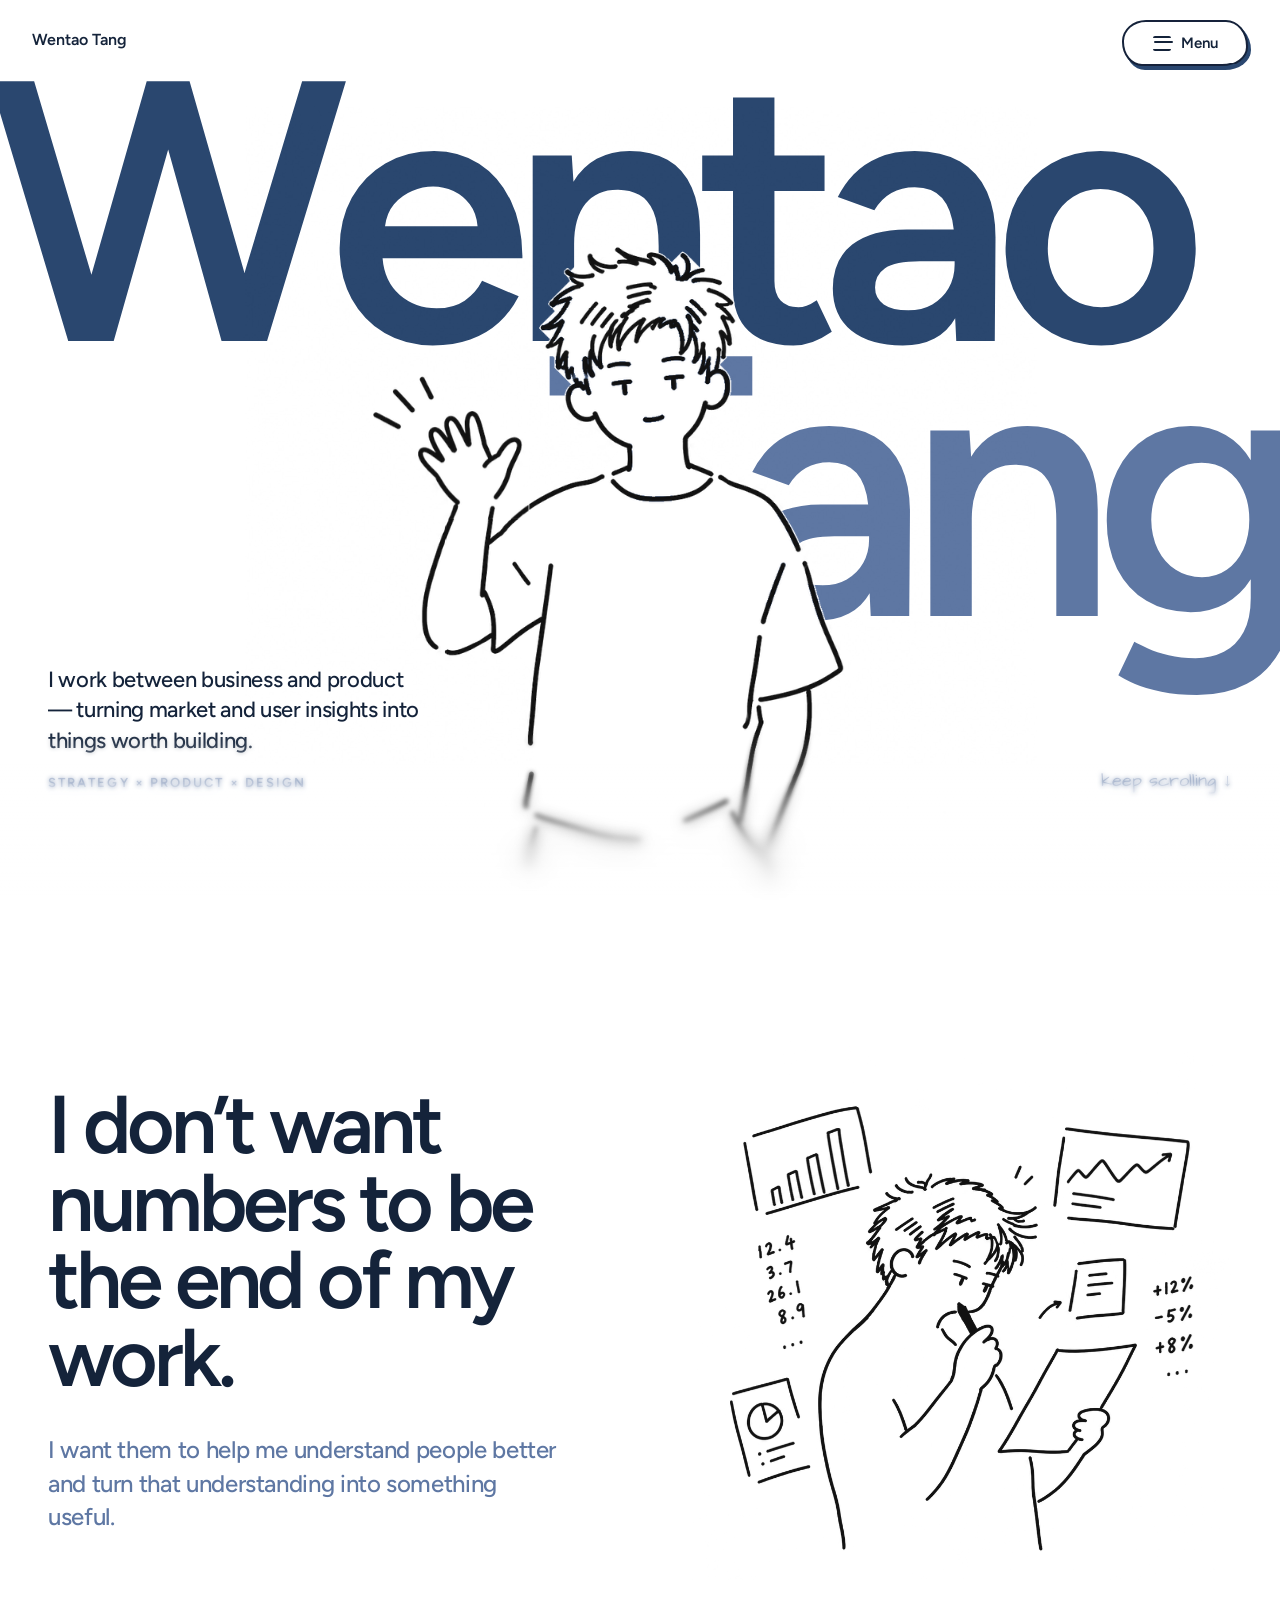
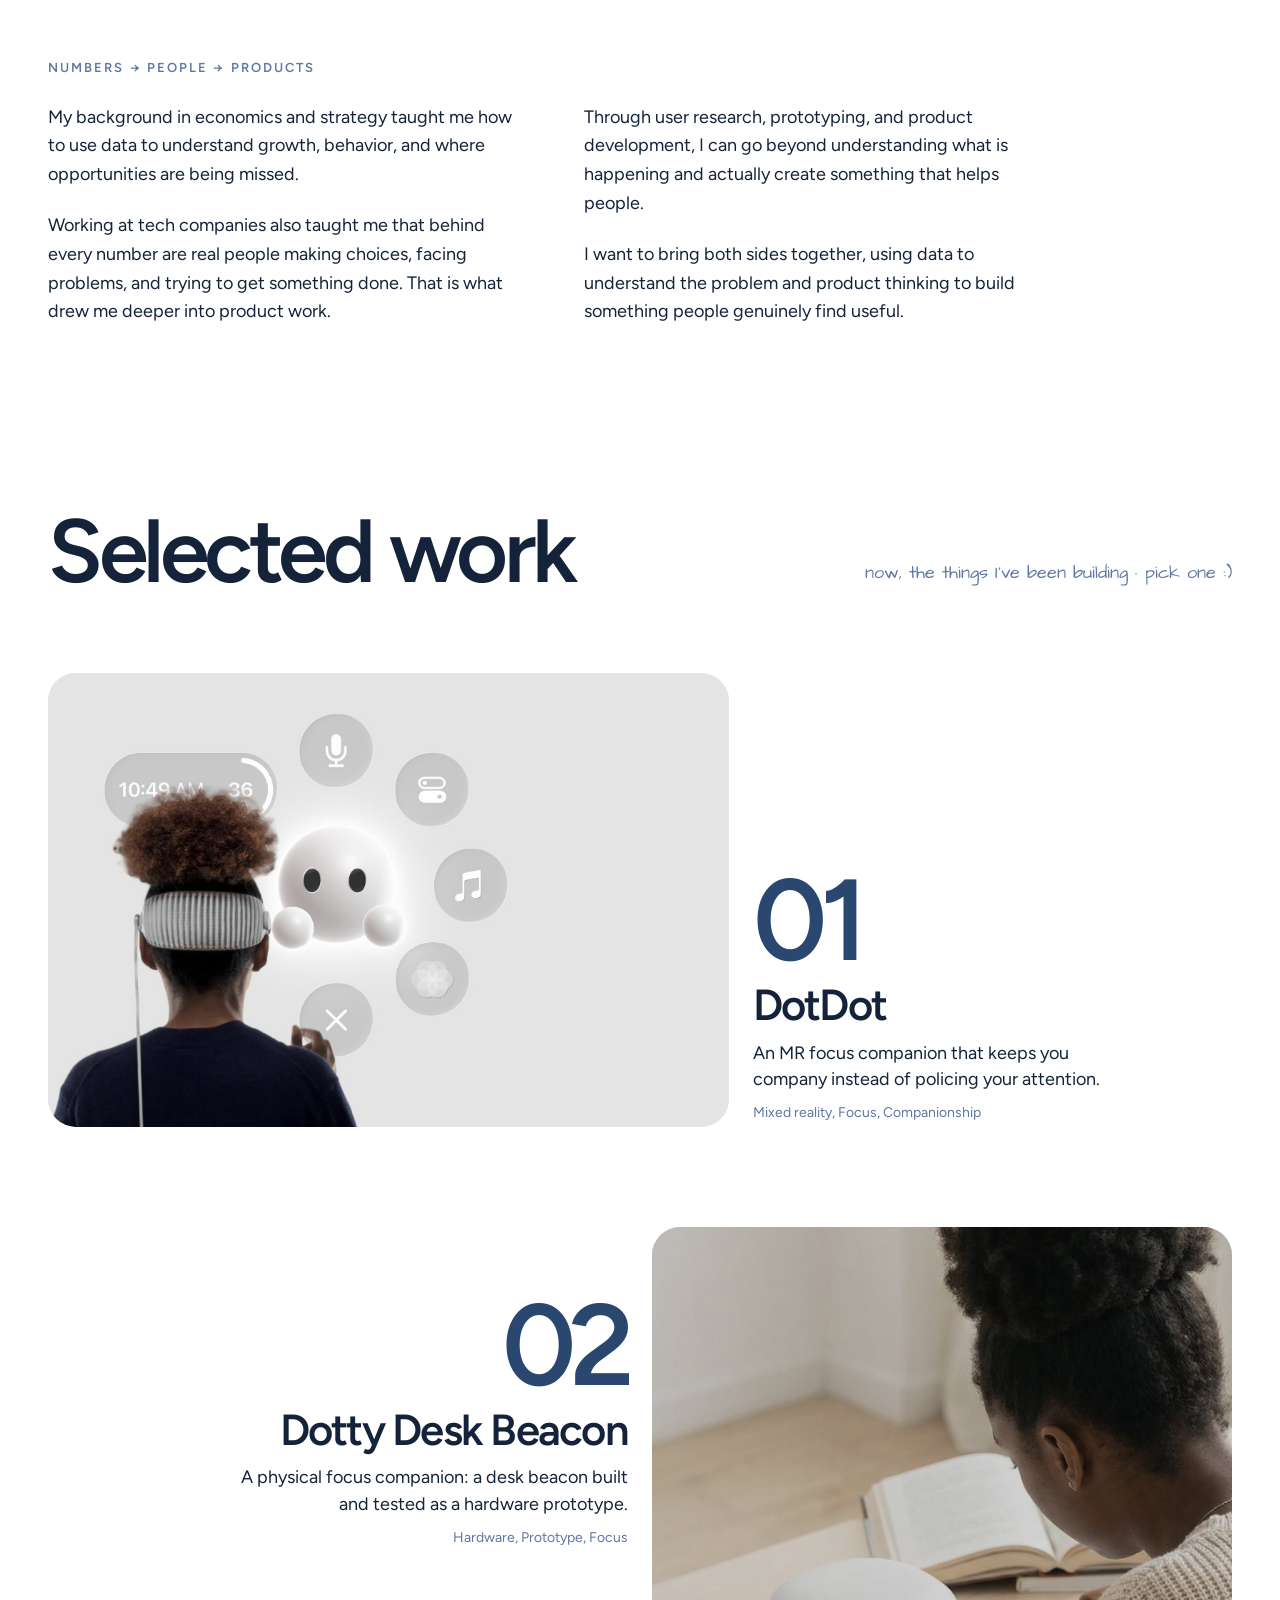
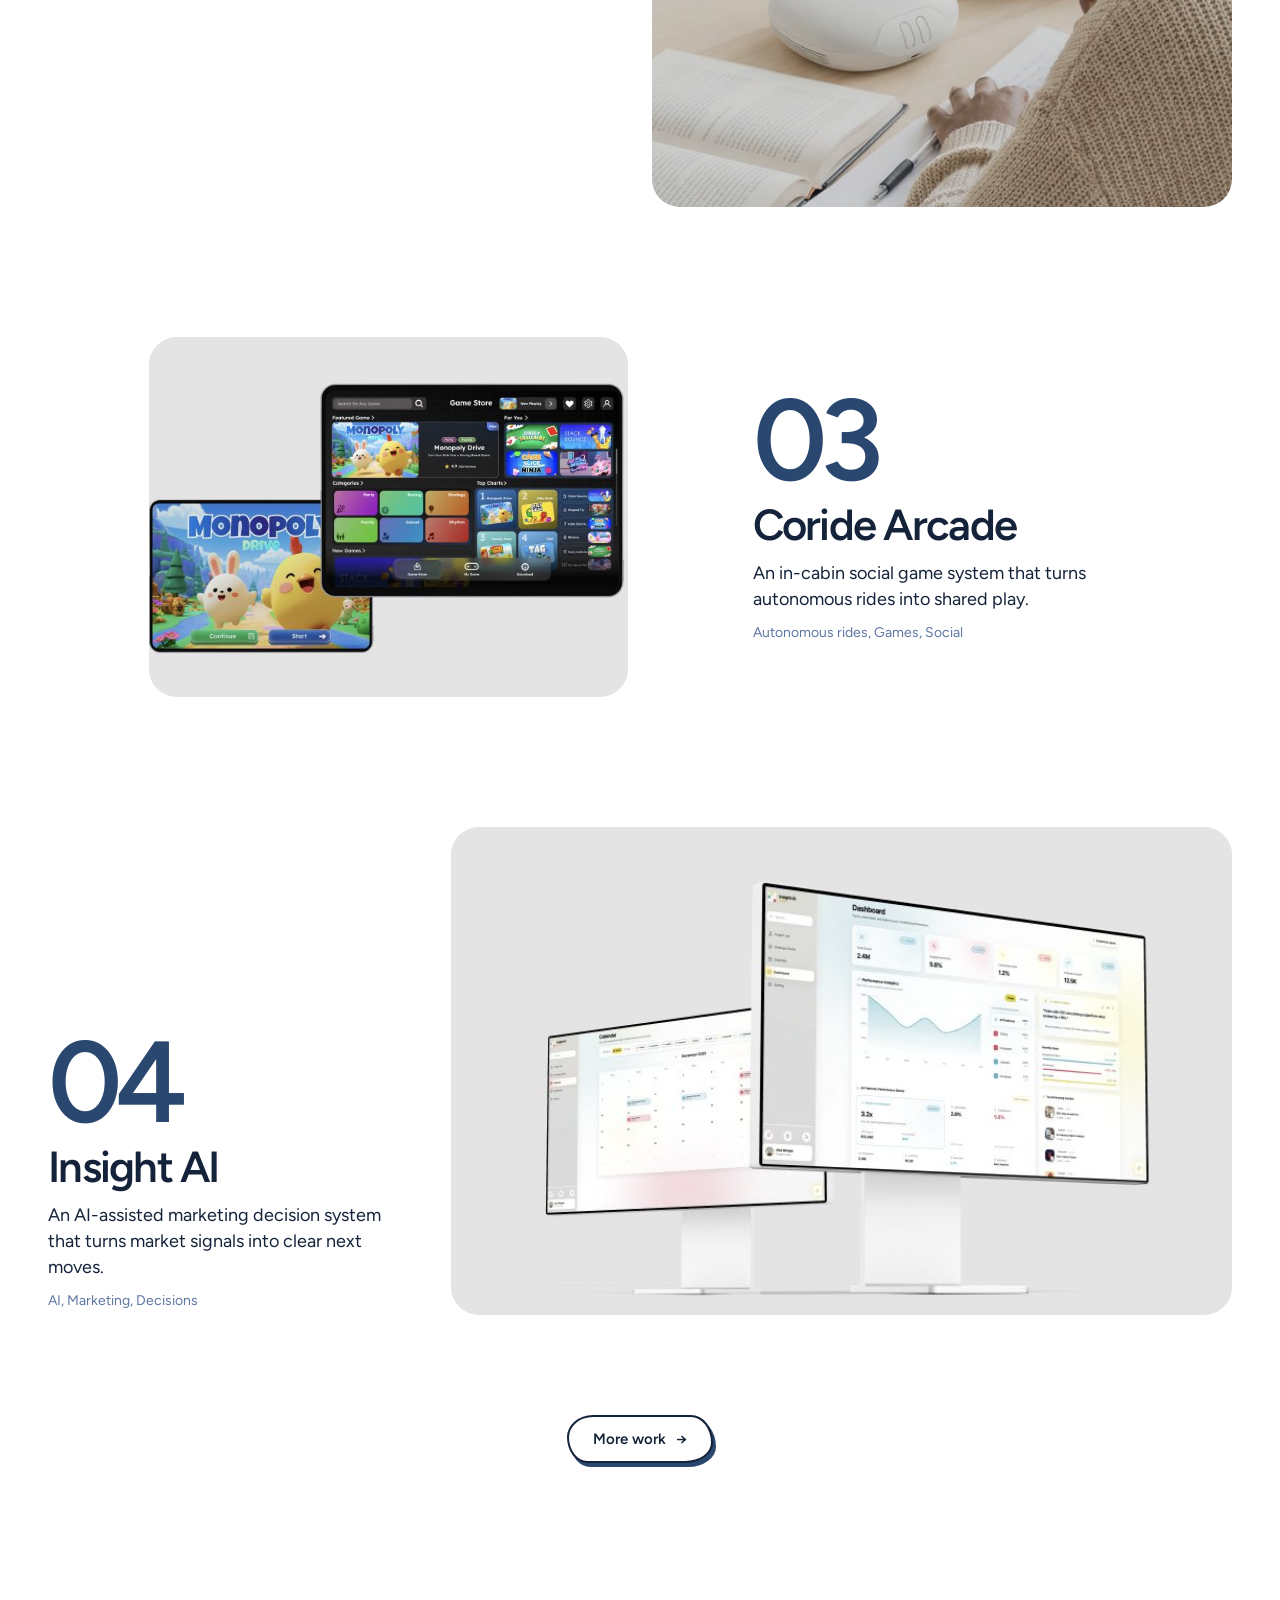
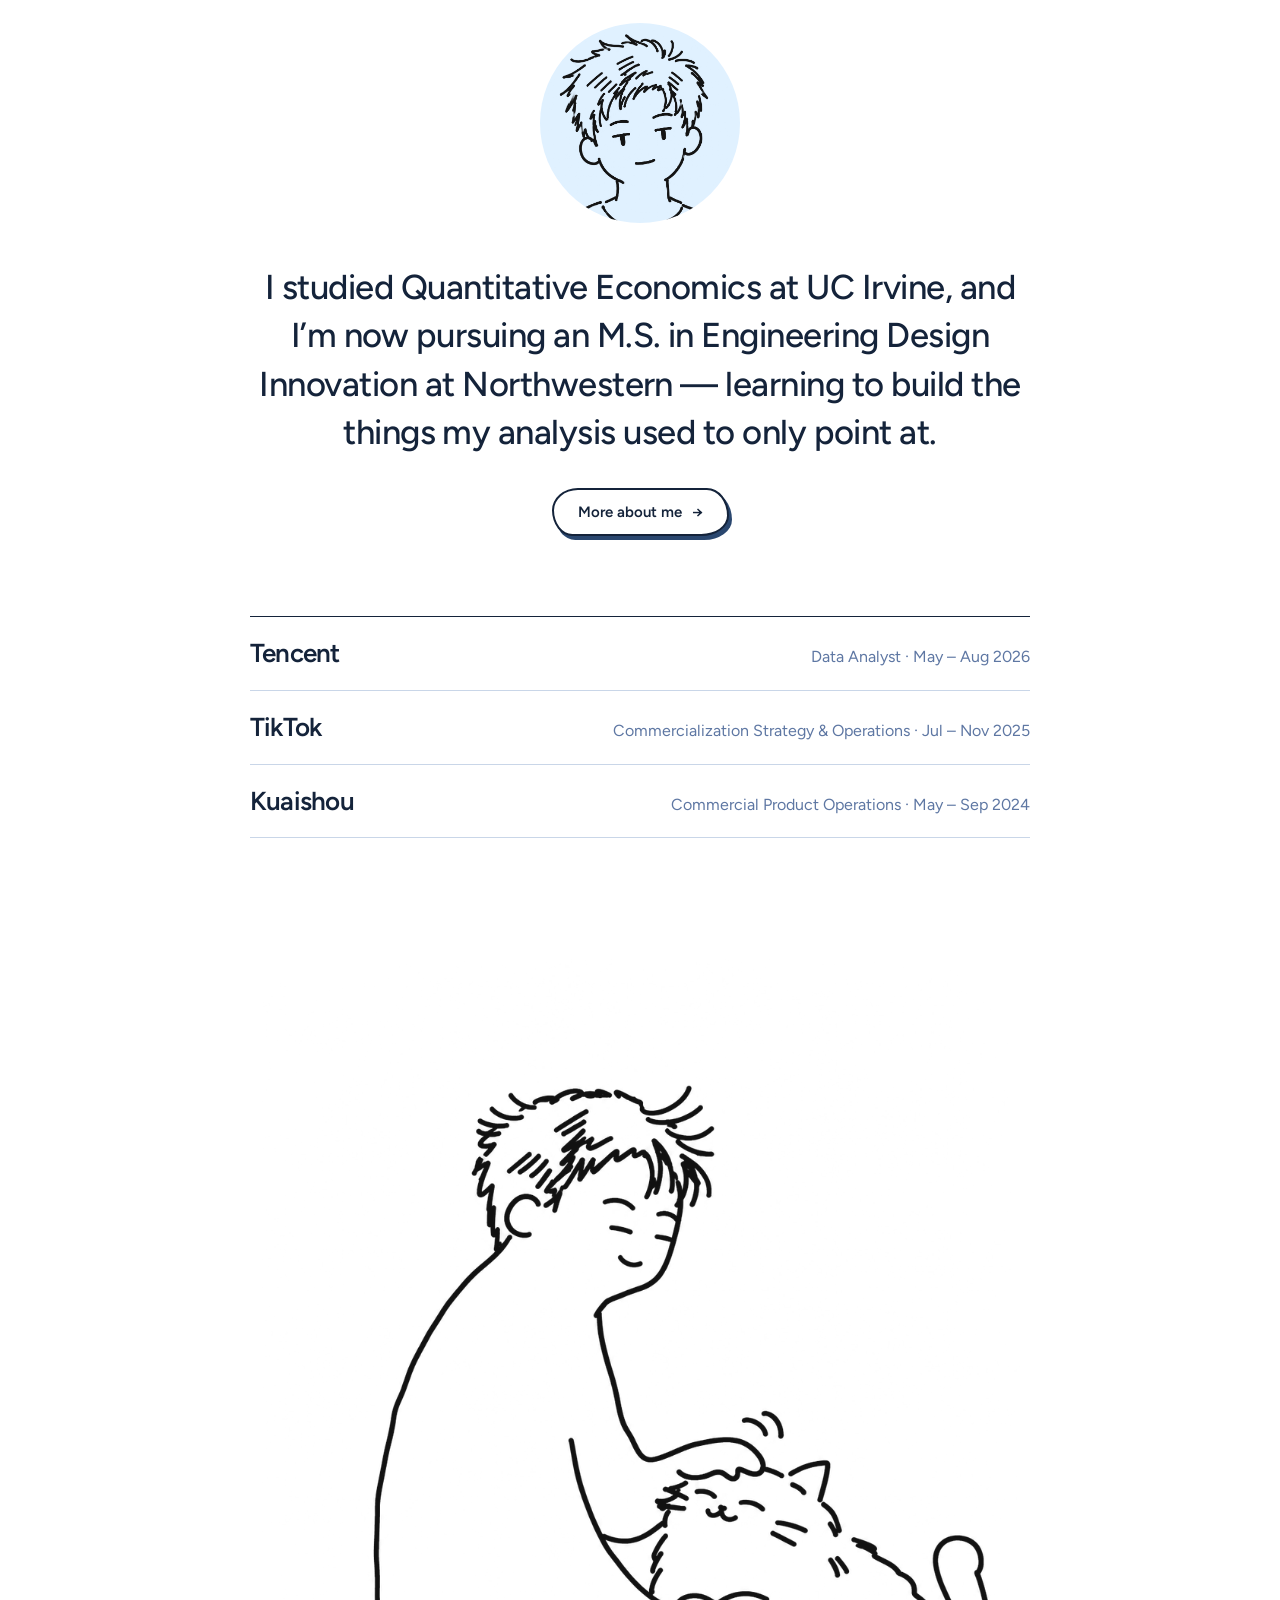
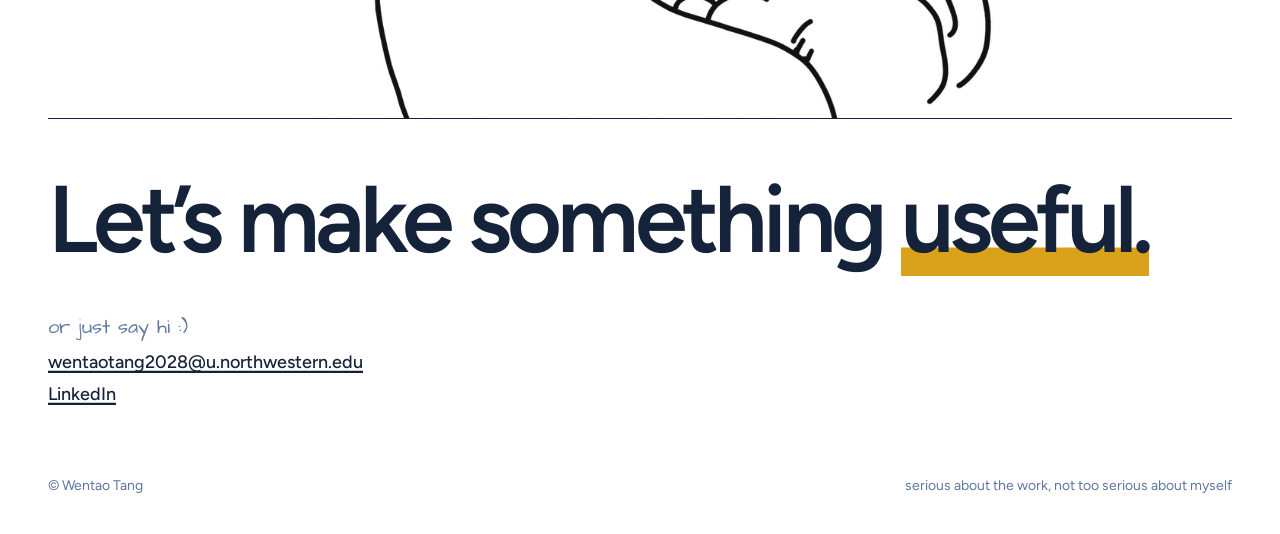
==== index.html @ 4d70dadd "Remove cat animations from covers Co-Authored-By: Claude Sonnet 5.5 <noreply@anthropic.com> Claude-S" ====
<!doctype html>
<html lang="en">
<head>
<meta charset="utf-8">
<meta name="viewport" content="width=device-width,initial-scale=1">
<title>Wentao Tang — Strategy × Product × Design</title>

<link rel="preconnect" href="https://fonts.googleapis.com">
<link href="https://fonts.googleapis.com/css2?family=Figtree:wght@400;500;600&family=Architects+Daughter&display=swap" rel="stylesheet">
<style>
body{margin:0;background:#FFFFFF}
a{color:inherit;text-decoration:none}
.note{font-family:'Architects Daughter',cursive}
.disp{font-weight:600;letter-spacing:-.06em;line-height:.88;font-size:clamp(96px,14vw,210px)}
.h2{font-weight:600;letter-spacing:-.05em;line-height:.95;font-size:clamp(56px,7vw,104px)}
.h3{font-weight:600;letter-spacing:-.03em;line-height:1.1;font-size:26px}
.lead{font-weight:500;letter-spacing:-.015em;line-height:1.4;font-size:24px}
.body{font-size:18px;line-height:1.6}
.hl{box-shadow:inset 0 -.3em 0 #DAA21B}
/* ---------- hand-drawn menu: one shape that grows from button to panel ---------- */
:root{--morph:cubic-bezier(.7,0,.2,1)}
.logo{position:absolute;top:14px;left:16px;padding:16px 16px;font-size:16px;font-weight:600;z-index:30}
.mn{position:absolute;top:20px;right:32px;z-index:20;outline:none;color:#14233A;width:126px;height:46px;transition:width .8s var(--morph),height .8s var(--morph)}
.mn:hover,.mn:focus-within{width:330px;height:478px}
.ln{position:absolute;inset:0;background:#fff;border:2.5px solid #14233A;box-sizing:border-box;border-radius:24px 22px 26px 20px / 21px 26px 20px 24px;box-shadow:3px 4px 0 #2A476F;filter:url(#boil2);transition:border-radius .8s var(--morph),box-shadow .8s var(--morph)}
.mn:hover .ln,.mn:focus-within .ln{border-radius:34px 28px 36px 26px / 28px 36px 26px 34px;box-shadow:7px 8px 0 #2A476F}
.mb{position:absolute;left:0;top:0;width:100%;height:46px;display:flex;align-items:center;justify-content:center;gap:10px;font-size:15px;font-weight:600;cursor:pointer;transition:opacity .25s ease .1s}
.mb i{width:18px;height:11px;border-top:2px solid #14233A;border-bottom:2px solid #14233A;position:relative;border-radius:2px}
.mb i:after{content:'';position:absolute;left:1px;right:-2px;top:3px;border-top:2px solid #14233A;border-radius:2px}
.mb .note{display:none}
.mn:hover .mb,.mn:focus-within .mb{opacity:0;transition:opacity .15s ease;pointer-events:none}
.in2{position:absolute;left:0;top:0;width:330px;box-sizing:border-box;padding:22px 33px 30px 26px;opacity:0;visibility:hidden;transition:opacity .2s ease,visibility 0s .2s}
.mn:hover .in2,.mn:focus-within .in2{opacity:1;visibility:visible;transition:opacity .45s ease .35s,visibility 0s .35s}
.in2 .pt,.in2 .mi,.in2 .pf2{opacity:0;transform:translateY(8px);transition:opacity .2s ease,transform .2s ease}
.mn:hover .in2 .pt,.mn:hover .in2 .mi,.mn:hover .in2 .pf2,.mn:focus-within .in2 .pt,.mn:focus-within .in2 .mi,.mn:focus-within .in2 .pf2{opacity:1;transform:none;transition:opacity .6s var(--ease),transform .7s var(--ease)}
.mn:hover .in2 .pt,.mn:focus-within .in2 .pt{transition-delay:.35s}
.mn:hover .in2 .mi:nth-of-type(1),.mn:focus-within .in2 .mi:nth-of-type(1){transition-delay:.42s}
.mn:hover .in2 .mi:nth-of-type(2),.mn:focus-within .in2 .mi:nth-of-type(2){transition-delay:.48s}
.mn:hover .in2 .mi:nth-of-type(3),.mn:focus-within .in2 .mi:nth-of-type(3){transition-delay:.54s}
.mn:hover .in2 .mi:nth-of-type(4),.mn:focus-within .in2 .mi:nth-of-type(4){transition-delay:.6s}
.mn:hover .in2 .pf2,.mn:focus-within .in2 .pf2{transition-delay:.68s}
.pt{font-size:16px;color:#5E77A3;margin-bottom:6px}
.mi{display:flex;align-items:center;gap:14px;padding:13px 0;border-top:1.5px dashed #C9D6E8;color:#14233A}
.mn1{width:30px;font-size:16px;color:#5E77A3}
.mn2{flex:0 1 auto;font-size:30px;font-weight:600;letter-spacing:-.04em;line-height:1;padding-bottom:3px;background:linear-gradient(#DAA21B,#DAA21B) 0 100%/0 3px no-repeat;transition:background-size .6s var(--ease)}
.mi:hover .mn2,.mi.on .mn2{background-size:100% 3px}
.chip{display:inline-flex;align-items:center;justify-content:center;min-width:34px;height:34px;padding:0 4px;box-sizing:border-box;font-size:15px;font-weight:600;border:2px solid #14233A;border-radius:55% 45% 52% 48% / 48% 54% 46% 52%;background:#fff;transition:background .5s var(--ease)}
.mi .chip{margin-left:auto;visibility:hidden}
.mi:hover .chip,.mi.on .chip{visibility:visible;background:#E0F1FF}
.pf2{border-top:1.5px dashed #C9D6E8;padding-top:16px;display:flex;flex-direction:column;gap:12px}
.mailc{font-size:14px;font-weight:500;box-shadow:inset 0 -1px 0 #14233A;align-self:flex-start}
.soc{display:flex;gap:10px}
.soc .chip:hover{background:#DAA21B}
.cp{font-size:13px;color:#5E77A3}
@media (prefers-reduced-motion:reduce){.mn,.ln,.in2,.in2 *{transition:none!important}}

/* ---------- illustrations: quiet idle, distinct hover ---------- */
:root{--ease:cubic-bezier(.22,.61,.36,1)}
.art{position:relative;cursor:default}
.art img{position:absolute;display:block;-webkit-user-drag:none;user-select:none}
.art .base{inset:0;width:100%;height:100%;transform-origin:50% 100%;animation:breathe 9s ease-in-out infinite}
@keyframes breathe{0%,100%{transform:scale(1,1)}50%{transform:scale(1.002,1.005)}}
.L{will-change:transform,opacity}
.L.sway{transform-origin:50% 0;animation:swayL 8s ease-in-out infinite}
@keyframes swayL{0%,100%{transform:rotate(-.8deg)}50%{transform:rotate(.8deg)}}
.L.blink{transform-origin:50% 50%;animation:sparkL 6s ease-in-out infinite}
@keyframes sparkL{0%,60%,100%{opacity:1}74%,86%{opacity:.15}}
.L.heart{transform-origin:50% 100%;opacity:0;animation:heartL 7s var(--ease) infinite}
@keyframes heartL{0%{opacity:0;transform:translateY(8px)}18%{opacity:1}45%,100%{opacity:0;transform:translateY(-22px)}}
.L.float{animation:floatL 9s ease-in-out infinite}
.L.float.b{animation-delay:-3s}.L.float.c{animation-delay:-6s}
@keyframes floatL{0%,100%{transform:translateY(0)}50%{transform:translateY(-4px)}}
.L.z{transform-origin:0 100%;animation:zL 8s var(--ease) infinite}
.L.z2{animation-delay:-2.7s}.L.z3{animation-delay:-5.4s}
@keyframes zL{0%{opacity:0;transform:translate(0,8px)}25%{opacity:1}70%,100%{opacity:0;transform:translate(12px,-20px)}}
.L.pulse{transform-origin:50% 50%;animation:pulseL 8s ease-in-out infinite}
@keyframes pulseL{0%,100%{transform:scale(1)}50%{transform:scale(1.04)}}
.L.hand{animation:handL 7s var(--ease) infinite}
@keyframes handL{0%,55%,100%{transform:rotate(0)}65%{transform:rotate(-7deg)}75%{transform:rotate(3deg)}85%{transform:rotate(-4deg)}}
.L.brush{animation:brushL 8s ease-in-out infinite}
@keyframes brushL{0%,100%{transform:rotate(-1deg)}50%{transform:rotate(1.2deg)}}
.tilt{transform-origin:50% 100%;animation:tiltL 10s ease-in-out infinite}
@keyframes tiltL{0%,100%{transform:rotate(-.6deg)}50%{transform:rotate(.6deg)}}

/* hover: each character answers differently */
/* wave -- leans in and waves properly */
.k-wave:hover .base{animation:waveLean 2.4s ease-in-out infinite}
@keyframes waveLean{0%,100%{transform:rotate(0)}50%{transform:rotate(-.9deg)}}
.k-wave:hover .L.hand{animation:waveHi 1.5s ease-in-out infinite;transform-origin:50% 100%}
@keyframes waveHi{0%,100%{transform:rotate(2deg)}30%{transform:rotate(-14deg)}60%{transform:rotate(6deg)}80%{transform:rotate(-8deg)}}
.k-wave:hover .L.blink{animation-duration:1.4s}
/* charts -- the pieces drift apart, like a layout being arranged */
.k-charts .L{transition:transform 1s var(--ease)}
.k-charts:hover .L.float{animation-play-state:paused}
.k-charts:hover .n-bar{transform:translate(-14px,-10px)}
.k-charts:hover .n-line{transform:translate(12px,-12px)}
.k-charts:hover .n-doc{transform:translate(10px,10px)}
.k-charts:hover .n-pie{transform:translate(-12px,12px) rotate(8deg)}
.k-charts:hover .n-numl{transform:translate(-18px,0)}
.k-charts:hover .n-numr{transform:translate(18px,-4px)}
/* cat -- hearts rise, a small nod */
.k-cat:hover .L.heart{animation:heartHi 2.6s var(--ease) infinite}
@keyframes heartHi{0%{opacity:0;transform:translateY(8px) scale(.96)}25%{opacity:1}100%{opacity:0;transform:translateY(-34px) scale(1.06)}}
.k-cat:hover .base{animation:nod 2.6s ease-in-out infinite}
@keyframes nod{0%,100%{transform:scale(1)}50%{transform:scale(1.004,.992)}}
/* easel -- the brush paints, the sun warms */
.k-easel:hover .L.brush{animation:paint 1.8s ease-in-out infinite}
@keyframes paint{0%,100%{transform:rotate(-4deg) translate(-3px,2px)}50%{transform:rotate(5deg) translate(4px,-3px)}}
.k-easel:hover .L.pulse{animation:glow 2.4s ease-in-out infinite}
@keyframes glow{0%,100%{transform:scale(1) rotate(0)}50%{transform:scale(1.1) rotate(8deg)}}
/* sleep -- deeper breath, the Zs drift up faster */
.k-sleep:hover .base{animation:deep 3.6s ease-in-out infinite}
@keyframes deep{0%,100%{transform:scale(1)}50%{transform:scale(1.004,1.014)}}
.k-sleep:hover .L.z{animation-duration:3.4s}
/* typing -- keys busy, notes flutter */
.k-typing:hover .L.sway{animation:flutter 1.6s ease-in-out infinite}
@keyframes flutter{0%,100%{transform:rotate(-2deg)}50%{transform:rotate(2.2deg)}}
.k-typing:hover .base{animation:type 1.1s ease-in-out infinite;transform-origin:50% 100%}
@keyframes type{0%,100%{transform:translateY(0)}50%{transform:translateY(1.5px)}}
.k-typing:hover .L.blink{animation-duration:1.2s}
/* head -- turns to look at you */
.k-head .base{transition:transform .9s var(--ease)}
.k-head:hover .base{animation:none;transform:rotate(-3deg) translateY(-6px)}

/* ---------- motion for the page: slow, editorial ---------- */
.in{opacity:0;animation:inUp 1.3s var(--ease) both}
.d1{animation-delay:.1s}.d2{animation-delay:.3s}.d3{animation-delay:.1s}.d4{animation-delay:.5s}
@keyframes inUp{from{opacity:0;transform:translateY(18px)}to{opacity:1;transform:none}}
@supports (animation-timeline:view()){
.rv{animation:rvIn linear both;animation-timeline:view();animation-range:entry 0% entry 35%}
@keyframes rvIn{from{opacity:0;transform:translateY(22px)}to{opacity:1;transform:none}}
}
a.u,.lk,.hl{transition:box-shadow .5s var(--ease)}
.pj{display:block}
.pj .ph,.wk .ph{position:relative;aspect-ratio:4/3;border-radius:28px;overflow:hidden;background:#E0F1FF}
.pj .ph img,.wk .ph img{position:absolute;inset:0;width:100%;height:100%;object-fit:cover;transition:transform 1.4s cubic-bezier(.22,.61,.36,1)}
.pj:hover .ph img,.wk:hover .ph img{transform:scale(1.025)}
.scroller{display:flex;gap:24px;overflow-x:auto;padding:0 48px 24px;scroll-snap-type:x mandatory;scrollbar-width:thin;scrollbar-color:#14233A transparent}
.scroller .pj{flex:0 0 min(680px,78vw);scroll-snap-align:start}
.pf{position:relative;width:300px;height:380px;border-radius:36px;background:#DAA21B;overflow:hidden}
.pf img{position:absolute;inset:0;width:100%;height:100%;object-fit:contain;transition:opacity .5s ease}
.pf .b{opacity:0;background:#E0F1FF}
.pf:hover .b{opacity:1}
.pf:hover .a{opacity:0}
.ft a.u{box-shadow:inset 0 -.12em 0 #14233A}
@media (prefers-reduced-motion:reduce){.art .base,.L,.in,.rv{animation:none!important;opacity:1!important}.L.heart{opacity:0!important}}
.mg{display:grid;grid-template-columns:repeat(12,minmax(0,1fr));column-gap:24px}
.mg .ph{position:relative;overflow:hidden;border-radius:28px;background:#E0F1FF}
.mg .ph img{position:absolute;inset:0;width:100%;height:100%;object-fit:cover;transition:transform 1.4s cubic-bezier(.22,.61,.36,1)}
.mg .ph:hover img{transform:scale(1.025)}
.mg .no{font-weight:600;letter-spacing:-.06em;line-height:.85;font-size:clamp(72px,9vw,140px);color:#2A476F}
.mg .nm{font-weight:600;letter-spacing:-.04em;line-height:1;font-size:clamp(32px,3.4vw,48px);margin-top:14px}

/* ---------- scroll: plain, calm reveal (fade up once into view) ---------- */
@supports (animation-timeline:view()){
.art,.mg .ph,.mg>div:not(.ph),.wk,.rd,.h2.rv,.lead.rv,.pj{animation:rvIn linear both;animation-timeline:view();animation-range:entry 0% entry 30%}
.ab .art{animation:none}
.hp3{animation:inUp 1.2s var(--ease) .1s both}
.hp4{animation:inUp 1.2s var(--ease) .5s both}
.hp3 .art{animation:none}
}
@media (prefers-reduced-motion:reduce){.art,.ph,.mg>div,.wk,.rd,.h2,.lead,.hp3,.hp4{animation:none!important;opacity:1!important}}

/* ---------- name entrance: letters rise out of a mask, then spring on hover ---------- */
.chw{display:inline-block;overflow:hidden;padding:.14em .08em .3em;margin:-.14em -.08em -.3em}
.ch{display:inline-block;transition:translate .55s cubic-bezier(.34,1.56,.64,1),rotate .55s cubic-bezier(.34,1.56,.64,1),color .4s ease}


/* ---------- progressive blur fixed to the bottom of the viewport ---------- */
.vfade{position:fixed;left:0;right:0;bottom:0;height:170px;z-index:15;pointer-events:none}
.vfade i{position:absolute;inset:0}
.vfade i:nth-child(1){backdrop-filter:blur(2px);-webkit-backdrop-filter:blur(2px);-webkit-mask-image:linear-gradient(to bottom,transparent 0%,#000 40%);mask-image:linear-gradient(to bottom,transparent 0%,#000 40%)}
.vfade i:nth-child(2){backdrop-filter:blur(6px);-webkit-backdrop-filter:blur(6px);-webkit-mask-image:linear-gradient(to bottom,transparent 30%,#000 70%);mask-image:linear-gradient(to bottom,transparent 30%,#000 70%)}
.vfade i:nth-child(3){backdrop-filter:blur(14px);-webkit-backdrop-filter:blur(14px);-webkit-mask-image:linear-gradient(to bottom,transparent 55%,#000 90%);mask-image:linear-gradient(to bottom,transparent 55%,#000 90%)}
.vfade i:nth-child(4){display:none}
.vfade i:nth-child(5){background:linear-gradient(to bottom,rgba(255,255,255,0) 20%,rgba(255,255,255,.4) 65%,rgba(255,255,255,.8) 100%)}
@supports (animation-timeline:scroll()){
.vfade{animation:vfOut linear both;animation-timeline:scroll(root block);animation-range:calc(100% - 200px) 100%}
@keyframes vfOut{from{opacity:1}to{opacity:0}}
}

/* ---------- one button style for the whole site (same as Menu) ---------- */
.big{display:inline-flex;align-items:center;gap:10px;padding:13px 24px;font-size:15px;font-weight:600;color:#14233A;background:#fff;border:2px solid #14233A;border-radius:28px 24px 30px 22px / 24px 30px 22px 28px;box-shadow:3px 4px 0 #2A476F;transition:transform .5s var(--ease),box-shadow .5s var(--ease),background .5s var(--ease)}
.big:hover{transform:translate(2px,2px);box-shadow:1px 2px 0 #2A476F;background:#E0F1FF}
.big span{transition:transform .5s var(--ease)}
.big:hover span{transform:translateX(3px)}

/* hit layer: letters respond even where the character sits in front */
.hw{display:inline-block;pointer-events:auto;cursor:default;padding:.1em 0 .2em;margin:-.1em 0 -.2em}
.hit-block{pointer-events:none}
.hero:has(.hw:hover .hc[style*="--i:0"]) .ch[style*="--i:0"]{translate:0 -.05em;rotate:-4deg;color:#DAA21B}
.hero:has(.hw:hover .hc[style*="--i:1"]) .ch[style*="--i:1"]{translate:0 -.05em;rotate:-4deg;color:#DAA21B}
.hero:has(.hw:hover .hc[style*="--i:2"]) .ch[style*="--i:2"]{translate:0 -.05em;rotate:-4deg;color:#DAA21B}
.hero:has(.hw:hover .hc[style*="--i:3"]) .ch[style*="--i:3"]{translate:0 -.05em;rotate:-4deg;color:#DAA21B}
.hero:has(.hw:hover .hc[style*="--i:4"]) .ch[style*="--i:4"]{translate:0 -.05em;rotate:-4deg;color:#DAA21B}
.hero:has(.hw:hover .hc[style*="--i:5"]) .ch[style*="--i:5"]{translate:0 -.05em;rotate:-4deg;color:#DAA21B}
.hero:has(.hw:hover .hc[style*="--i:6"]) .ch[style*="--i:6"]{translate:0 -.05em;rotate:-4deg;color:#DAA21B}
.hero:has(.hw:hover .hc[style*="--i:7"]) .ch[style*="--i:7"]{translate:0 -.05em;rotate:-4deg;color:#DAA21B}
.hero:has(.hw:hover .hc[style*="--i:8"]) .ch[style*="--i:8"]{translate:0 -.05em;rotate:-4deg;color:#DAA21B}
.hero:has(.hw:hover .hc[style*="--i:9"]) .ch[style*="--i:9"]{translate:0 -.05em;rotate:-4deg;color:#DAA21B}

</style>

</head>
<body>

<div style="background:#FFFFFF;color:#14233A;font-family:'Figtree',system-ui,sans-serif;position:relative;overflow-x:clip">
<svg width="0" height="0" style="position:absolute" aria-hidden="true"><filter id="boil" x="0" y="0" width="100%" height="100%"><feTurbulence type="fractalNoise" baseFrequency="0.011" numOctaves="2" seed="1" result="n"></feTurbulence><feDisplacementMap in="SourceGraphic" in2="n" scale="2" xChannelSelector="R" yChannelSelector="G"/></filter><filter id="boil2" x="-10%" y="-10%" width="125%" height="125%"><feTurbulence type="fractalNoise" baseFrequency="0.02" numOctaves="2" seed="3" result="n"></feTurbulence><feDisplacementMap in="SourceGraphic" in2="n" scale="2" xChannelSelector="R" yChannelSelector="G"/></filter></svg>
<div class="mn" tabindex="0"><div class="ln"></div><div class="mb"><i></i>Menu<span class="note">home</span></div><div class="in2"><div class="pt note">where to? :)</div><a class="mi on" href="index.html"><span class="mn1 note">01</span><span class="mn2">Home</span><span class="chip">&#8594;</span></a><a class="mi" href="work.html"><span class="mn1 note">02</span><span class="mn2">Work</span><span class="chip">&#8594;</span></a><a class="mi" href="about.html"><span class="mn1 note">03</span><span class="mn2">About</span><span class="chip">&#8594;</span></a><a class="mi" href="#contact"><span class="mn1 note">04</span><span class="mn2">Contact</span><span class="chip">&#8594;</span></a><div class="pf2"><a class="mailc" href="mailto:wentaotang2028@u.northwestern.edu">wentaotang2028@u.northwestern.edu</a><div class="soc"><a class="chip" href="https://www.linkedin.com/in/wentaotang/">in</a><a class="chip" href="mailto:wentaotang2028@u.northwestern.edu">@</a></div><div class="cp">&copy; Wentao Tang</div></div></div></div>
<a class="logo" href="index.html">Wentao Tang</a><div class="vfade" aria-hidden="true"><i></i><i></i><i></i><i></i><i></i></div>

<!-- HERO -->
<section class="hero" style="position:relative;height:clamp(680px,100svh,1100px);overflow:hidden">
<div style="position:relative;max-width:1440px;height:100%;margin:0 auto">
<div style="position:absolute;left:-1vw;right:-1vw;top:clamp(50px,7vh,90px);z-index:1;font-size:clamp(200px,29vw,430px);line-height:.8;letter-spacing:-.07em;white-space:nowrap">
<div class="disp" aria-label="Wentao" style="font-size:inherit;line-height:inherit;color:#2A476F"><span class="chw" aria-hidden="true"><span class="ch" style="--i:0">W</span></span><span class="chw" aria-hidden="true"><span class="ch" style="--i:1">e</span></span><span class="chw" aria-hidden="true"><span class="ch" style="--i:2">n</span></span><span class="chw" aria-hidden="true"><span class="ch" style="--i:3">t</span></span><span class="chw" aria-hidden="true"><span class="ch" style="--i:4">a</span></span><span class="chw" aria-hidden="true"><span class="ch" style="--i:5">o</span></span></div>
<div class="disp" aria-label="Tang" style="font-size:inherit;line-height:inherit;color:#5E77A3;text-align:right;margin-top:-.11em"><span class="chw" aria-hidden="true"><span class="ch" style="--i:6">T</span></span><span class="chw" aria-hidden="true"><span class="ch" style="--i:7">a</span></span><span class="chw" aria-hidden="true"><span class="ch" style="--i:8">n</span></span><span class="chw" aria-hidden="true"><span class="ch" style="--i:9">g</span></span></div>
</div>
<div class="in d3 hp3" style="position:absolute;left:50%;bottom:0;width:min(62vw,900px);transform-origin:50% 100%;margin-left:calc(min(62vw,900px) / -2);z-index:2">
<div class="art k-wave " style="width:100%;aspect-ratio:1254/1254" role="img" aria-label="Line drawing of Wentao waving hello"><img class="base" src="assets/new/wave_base.png" alt=""><img class="L blink n-spark" src="assets/new/wave_spark.png" alt="" style="left:15.39%;top:33.41%;width:9.57%;height:8.13%"><img class="L hand n-hand" src="assets/new/wave_hand.png" alt="" style="left:20.57%;top:36.84%;width:15.79%;height:15.47%;transform-origin:51.5% 96.9%"></div>
</div>
<!-- hover hit-layer for the big name -->
<div style="position:absolute;left:-1vw;right:-1vw;top:clamp(50px,7vh,90px);z-index:4;pointer-events:none;font-size:clamp(200px,29vw,430px);line-height:.8;letter-spacing:-.07em;white-space:nowrap">
<div class="disp" aria-hidden="true"  style="font-size:inherit;line-height:inherit;color:transparent"><span class="hw" aria-hidden="true"><span class="hc" style="--i:0">W</span></span><span class="hw" aria-hidden="true"><span class="hc" style="--i:1">e</span></span><span class="hw" aria-hidden="true"><span class="hc" style="--i:2">n</span></span><span class="hw" aria-hidden="true"><span class="hc" style="--i:3">t</span></span><span class="hw" aria-hidden="true"><span class="hc" style="--i:4">a</span></span><span class="hw" aria-hidden="true"><span class="hc" style="--i:5">o</span></span></div>
<div class="disp" aria-hidden="true"  style="font-size:inherit;line-height:inherit;color:transparent;text-align:right;margin-top:-.11em"><span class="hw" aria-hidden="true"><span class="hc" style="--i:6">T</span></span><span class="hw" aria-hidden="true"><span class="hc" style="--i:7">a</span></span><span class="hw" aria-hidden="true"><span class="hc" style="--i:8">n</span></span><span class="hw" aria-hidden="true"><span class="hc" style="--i:9">g</span></span></div>
</div>
<div class="in d4 hp4" style="position:absolute;left:48px;bottom:110px;max-width:380px;z-index:7">
<p class="lead rv" style="margin:0;font-size:22px">I work between business and product — turning market and user insights into things worth building.</p>
<div style="margin-top:18px;font-size:13px;letter-spacing:.16em;font-weight:600;color:#5E77A3">STRATEGY × PRODUCT × DESIGN</div>
</div>
<div class="note" style="position:absolute;right:48px;bottom:110px;z-index:7;font-size:18px;line-height:1;color:#5E77A3">keep scrolling ↓</div>
</div>
</section>

<!-- POV -->
<section style="padding:140px 48px 40px">
<div style="max-width:1280px;margin:0 auto;display:grid;grid-template-columns:minmax(0,1.05fr) minmax(0,.95fr);gap:48px;align-items:center">
<div>
<h2 class="h2 rv" style="margin:0;font-size:clamp(52px,6.4vw,96px)">I don’t want numbers to be the end of my work.</h2>
<p class="lead rv" style="margin:36px 0 0;max-width:520px;color:#5E77A3">I want them to help me understand people better and turn that understanding into something useful.</p>
</div>
<div>
<div class="art k-charts " style="width:100%;aspect-ratio:1254/1254" role="img" aria-label="Line drawing of Wentao thinking over charts and numbers"><img class="base" src="assets/new/charts_base.png" alt=""><img class="L float a n-bar" src="assets/new/charts_bar.png" alt="" style="left:8.53%;top:11.72%;width:25.52%;height:21.53%"><img class="L float b n-line" src="assets/new/charts_line.png" alt="" style="left:65.87%;top:15.15%;width:27.27%;height:20.89%"><img class="L float c n-doc" src="assets/new/charts_doc.png" alt="" style="left:63.48%;top:39.39%;width:17.94%;height:13.32%"><img class="L float b n-pie" src="assets/new/charts_pie.png" alt="" style="left:6.14%;top:61.88%;width:16.19%;height:20.89%"><img class="L float a n-numl" src="assets/new/charts_numl.png" alt="" style="left:11.16%;top:35.57%;width:10.53%;height:22.25%"><img class="L float c n-numr" src="assets/new/charts_numr.png" alt="" style="left:84.61%;top:43.06%;width:8.85%;height:19.94%"><img class="L blink n-spark" src="assets/new/charts_spark.png" alt="" style="left:58.61%;top:22.65%;width:5.26%;height:5.42%"></div>
</div>
</div>
<div style="max-width:1280px;margin:80px auto 0">
<p style="margin:0 0 28px;font-size:13px;letter-spacing:.16em;font-weight:600;color:#5E77A3">NUMBERS → PEOPLE → PRODUCTS</p>
<div class="body" style="columns:2;column-gap:72px;color:#14233A;max-width:1000px">
<p style="margin:0 0 22px;break-inside:avoid">My background in economics and strategy taught me how to use data to understand growth, behavior, and where opportunities are being missed.</p>
<p style="margin:0 0 22px;break-inside:avoid">Working at tech companies also taught me that behind every number are real people making choices, facing problems, and trying to get something done. That is what drew me deeper into product work.</p>
<p style="margin:0 0 22px;break-inside:avoid">Through user research, prototyping, and product development, I can go beyond understanding what is happening and actually create something that helps people.</p>
<p style="margin:0 0 22px;break-inside:avoid">I want to bring both sides together, using data to understand the problem and product thinking to build something people genuinely find useful.</p>
</div>
</div>
</section>

<!-- SELECTED WORK: magazine -->
<section style="padding:120px 48px 140px">
<div style="max-width:1280px;margin:0 auto">
<div style="display:flex;justify-content:space-between;align-items:flex-end;flex-wrap:wrap;gap:12px">
<h2 class="h2 rv" style="margin:0">Selected work</h2>
<span class="note" style="font-size:18px;color:#5E77A3;padding-bottom:8px">now, the things I’ve been building · pick one :)</span>
</div>
<div style="display:flex;flex-direction:column;gap:130px;margin-top:80px">
<a class="mg" href="work.html" style="align-items:end">
<div class="ph" style="grid-column:1/8;grid-row:1;aspect-ratio:3/2"><img src="assets/photo-dotdot.jpg" alt="DotDot project photo"></div>
<div style="grid-column:8/13;grid-row:1;padding-bottom:6px"><div class="no">01</div><div class="nm">DotDot</div>
<div style="margin-top:12px;font-size:18px;line-height:1.45;color:#14233A;max-width:380px">An MR focus companion that keeps you company instead of policing your attention.</div>
<div style="margin-top:12px;font-size:14px;color:#5E77A3">Mixed reality, Focus, Companionship</div></div></a>
<a class="mg" href="work.html" style="align-items:start;margin-top:-30px">
<div style="grid-column:2/7;grid-row:1;padding-top:70px;text-align:right;justify-self:end;max-width:420px"><div class="no">02</div><div class="nm">Dotty Desk Beacon</div>
<div style="margin-top:12px;font-size:18px;line-height:1.45;color:#14233A">A physical focus companion: a desk beacon built and tested as a hardware prototype.</div>
<div style="margin-top:12px;font-size:14px;color:#5E77A3">Hardware, Prototype, Focus</div></div>
<div class="ph" style="grid-column:7/13;grid-row:1;aspect-ratio:1/1"><img src="assets/photo-dotty.jpg" alt="Dotty Desk Beacon project photo"></div></a>
<a class="mg" href="work.html" style="align-items:center">
<div class="ph" style="grid-column:2/7;grid-row:1;aspect-ratio:4/3"><img src="assets/photo-coride.jpg" alt="Coride Arcade project photo"></div>
<div style="grid-column:8/12;grid-row:1"><div class="no">03</div><div class="nm">Coride Arcade</div>
<div style="margin-top:12px;font-size:18px;line-height:1.45;color:#14233A">An in-cabin social game system that turns autonomous rides into shared play.</div>
<div style="margin-top:12px;font-size:14px;color:#5E77A3">Autonomous rides, Games, Social</div></div></a>
<a class="mg" href="work.html" style="align-items:end">
<div style="grid-column:1/5;grid-row:1;padding-bottom:6px"><div class="no">04</div><div class="nm">Insight AI</div>
<div style="margin-top:12px;font-size:18px;line-height:1.45;color:#14233A;max-width:360px">An AI-assisted marketing decision system that turns market signals into clear next moves.</div>
<div style="margin-top:12px;font-size:14px;color:#5E77A3">AI, Marketing, Decisions</div></div>
<div class="ph" style="grid-column:5/13;grid-row:1;aspect-ratio:16/10"><img src="assets/photo-insight.jpg" alt="Insight AI project photo"></div></a>
</div>
<div style="margin-top:100px;text-align:center"><a class="big" href="work.html">More work <span aria-hidden="true">&#8594;</span></a></div>
</div>
</section>

<!-- ABOUT TEASER -->
<section style="padding:20px 48px 120px;display:flex;flex-direction:column;align-items:center;text-align:center">
<div style="width:200px;height:200px;border-radius:50%;background:#E0F1FF;overflow:hidden;display:flex;align-items:flex-end;justify-content:center"><div style="width:92%;margin-bottom:-6%"><div class="art k-head" style="width:100%;aspect-ratio:693/777" role="img" aria-label="Line drawing portrait of Wentao"><img class="base tilt" src="assets/new/me_head.png" alt=""></div></div></div>
<p class="lead rv" style="margin:40px 0 0;max-width:780px;font-size:clamp(26px,2.7vw,38px)">I studied Quantitative Economics at UC Irvine, and I’m now pursuing an M.S. in Engineering Design Innovation at Northwestern — learning to build the things my analysis used to only point at.</p>
<a class="big" href="about.html" style="margin-top:32px">More about me <span aria-hidden="true">&#8594;</span></a>
<div style="margin-top:80px;width:100%;max-width:780px;display:flex;flex-direction:column;border-top:1px solid #14233A;text-align:left">
<div style="display:flex;justify-content:space-between;align-items:baseline;padding:22px 0;border-bottom:1px solid #C9D6E8;gap:16px;flex-wrap:wrap"><span class="h3">Tencent</span><span style="font-size:16px;color:#5E77A3">Data Analyst · May – Aug 2026</span></div>
<div style="display:flex;justify-content:space-between;align-items:baseline;padding:22px 0;border-bottom:1px solid #C9D6E8;gap:16px;flex-wrap:wrap"><span class="h3">TikTok</span><span style="font-size:16px;color:#5E77A3">Commercialization Strategy &amp; Operations · Jul – Nov 2025</span></div>
<div style="display:flex;justify-content:space-between;align-items:baseline;padding:22px 0;border-bottom:1px solid #C9D6E8;gap:16px;flex-wrap:wrap"><span class="h3">Kuaishou</span><span style="font-size:16px;color:#5E77A3">Commercial Product Operations · May – Sep 2024</span></div>
</div>
</section>

<!-- cat + footer -->
<div style="max-width:760px;margin:0 auto;padding:0 48px">
<div class="art k-cat " style="width:100%;aspect-ratio:1254/1254" role="img" aria-label="Line drawing of Wentao petting a cat"><img class="base" src="assets/new/cat_base.png" alt=""><img class="L heart n-heart" src="assets/new/cat_heart.png" alt="" style="left:79.74%;top:63.16%;width:5.90%;height:7.26%"></div>
</div>
<section id="contact" class="ft" style="border-top:1px solid #14233A;margin:0 48px;padding:56px 0 40px">
<div style="display:flex;justify-content:space-between;gap:48px;flex-wrap:wrap;align-items:flex-end">
<h2 class="h2" style="margin:0;font-size:clamp(56px,7.4vw,112px)">Let’s make something <span class="hl">useful.</span></h2>
<div style="display:flex;flex-direction:column;gap:10px;font-size:18px;font-weight:500;min-width:260px">
<span class="note" style="font-size:20px;color:#5E77A3">or just say hi :)</span>
<a class="u" href="mailto:wentaotang2028@u.northwestern.edu" style="align-self:flex-start">wentaotang2028@u.northwestern.edu</a>
<div style="display:flex;gap:20px"><a class="u" href="https://www.linkedin.com/in/wentaotang/">LinkedIn</a></div>
</div>
</div>
<div style="margin-top:72px;display:flex;justify-content:space-between;flex-wrap:wrap;gap:8px;font-size:14px;color:#5E77A3"><span>© Wentao Tang</span><span>serious about the work, not too serious about myself</span></div>
</section>
</div>

</body>
</html>
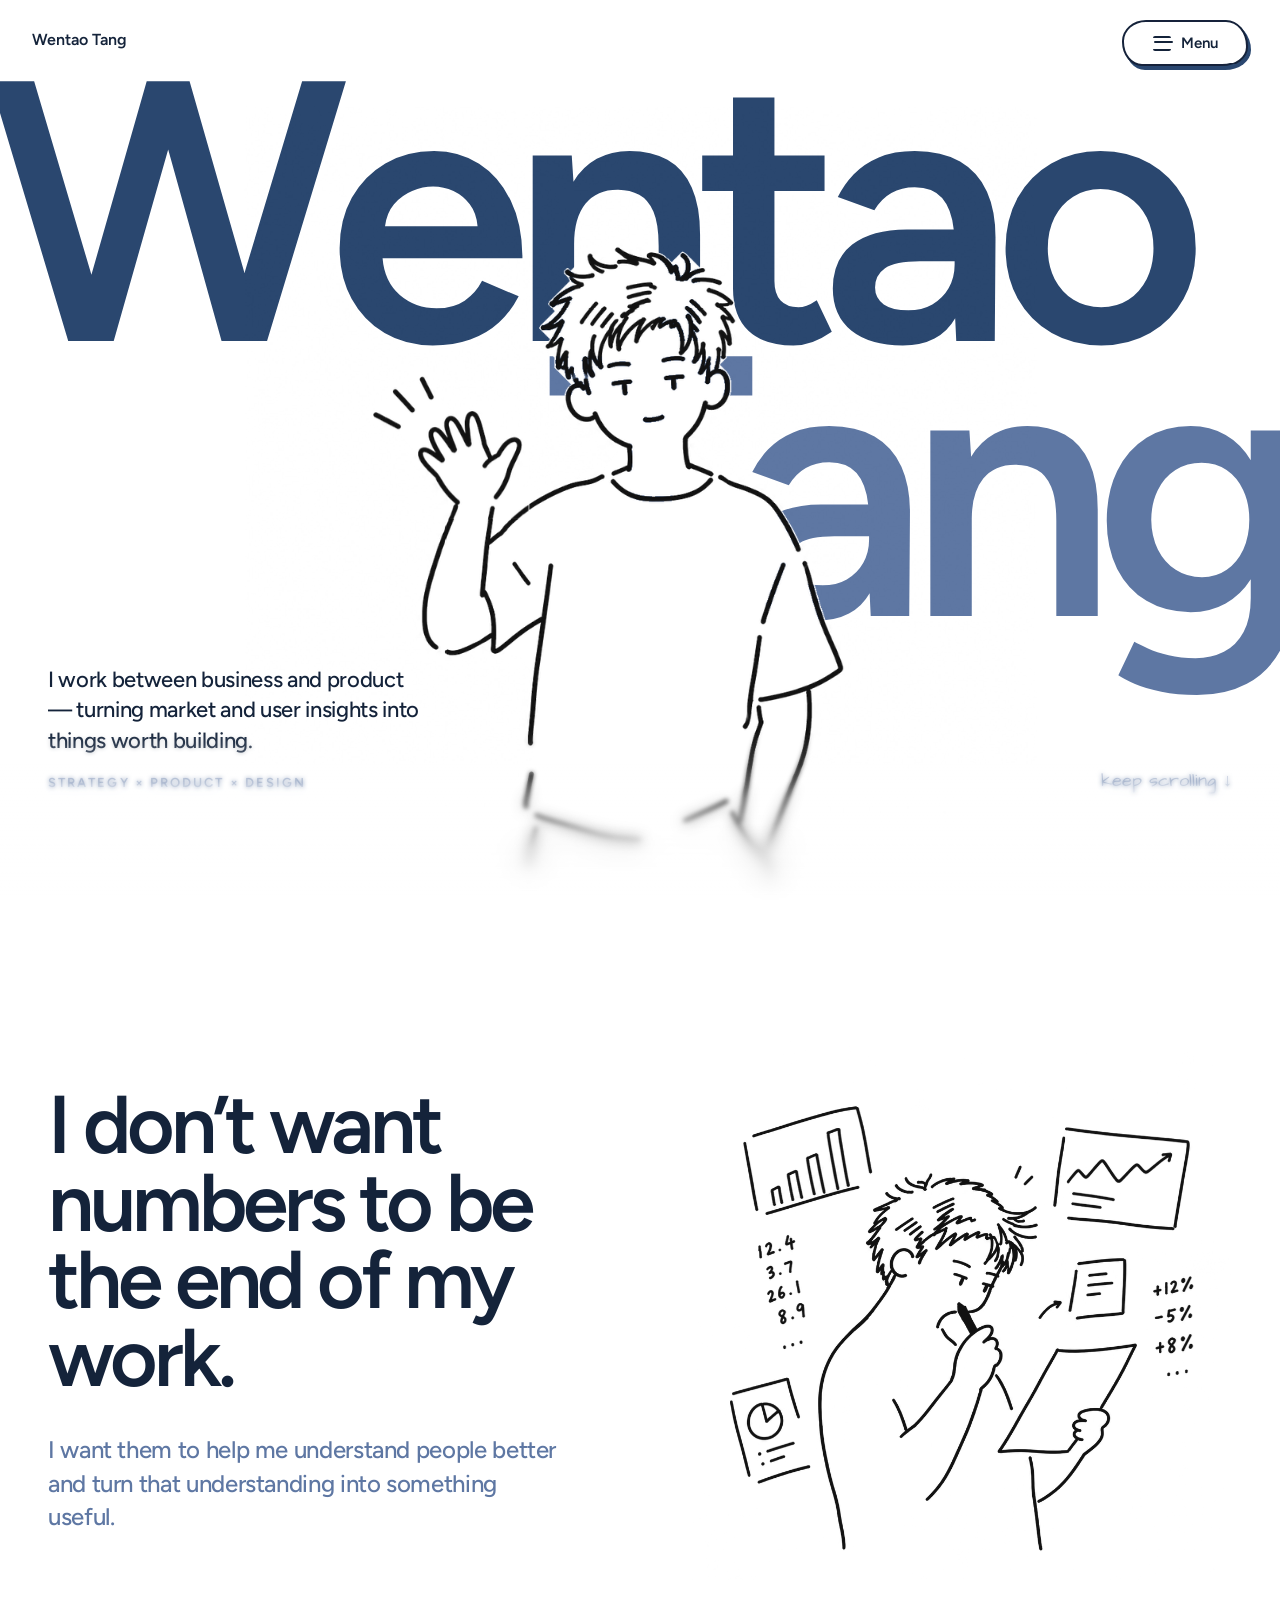
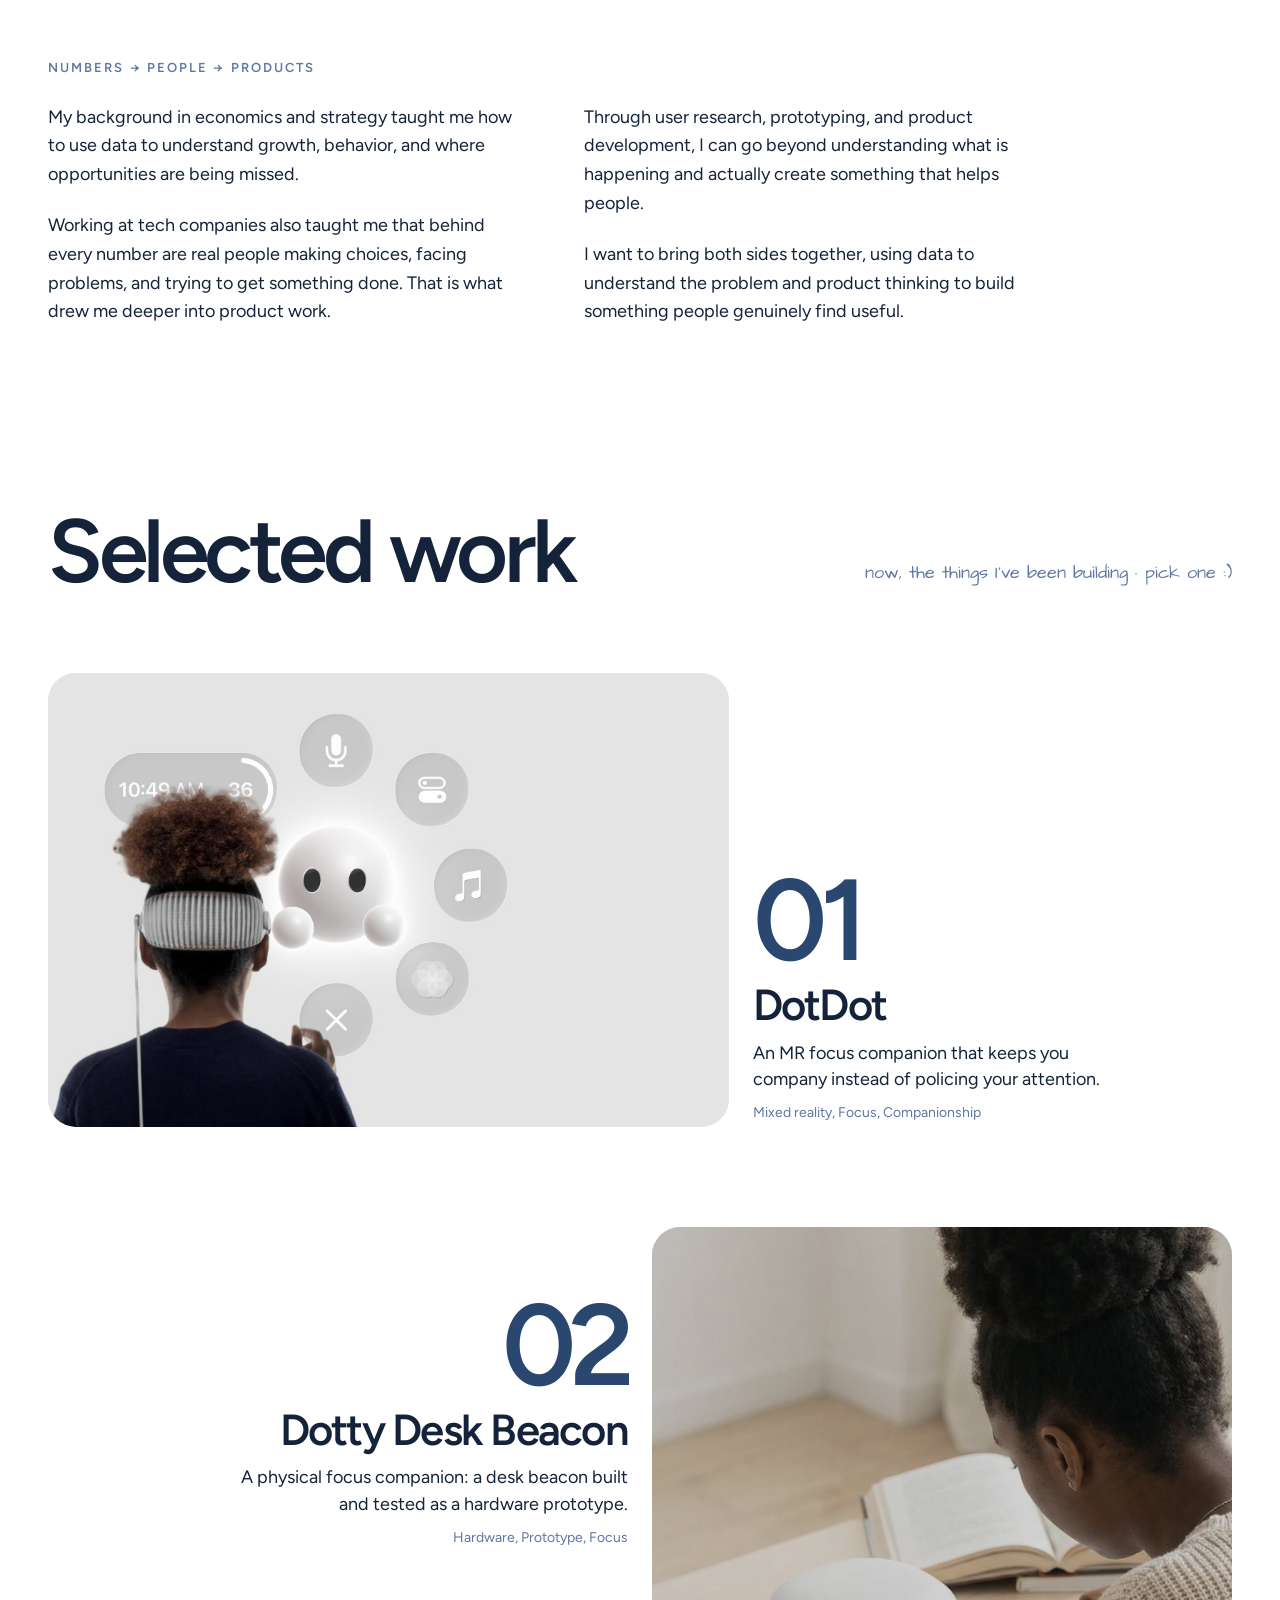
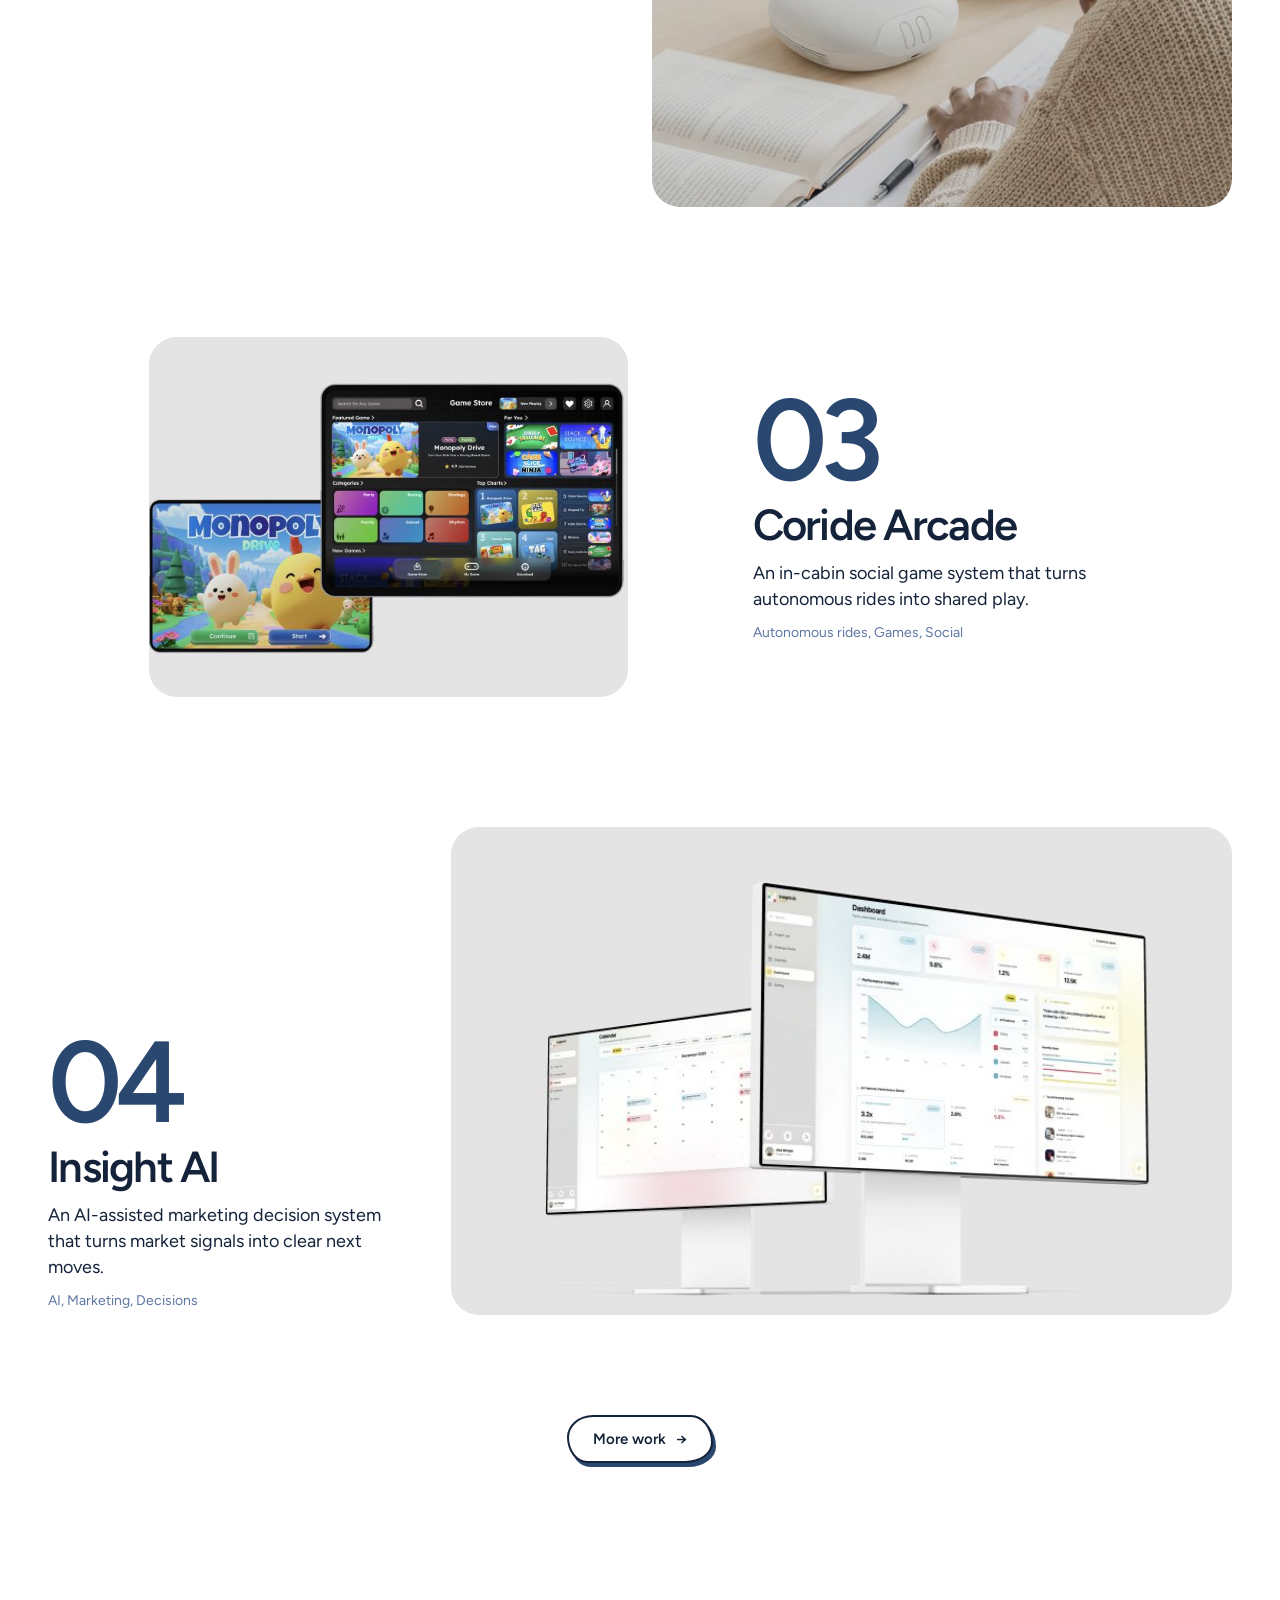
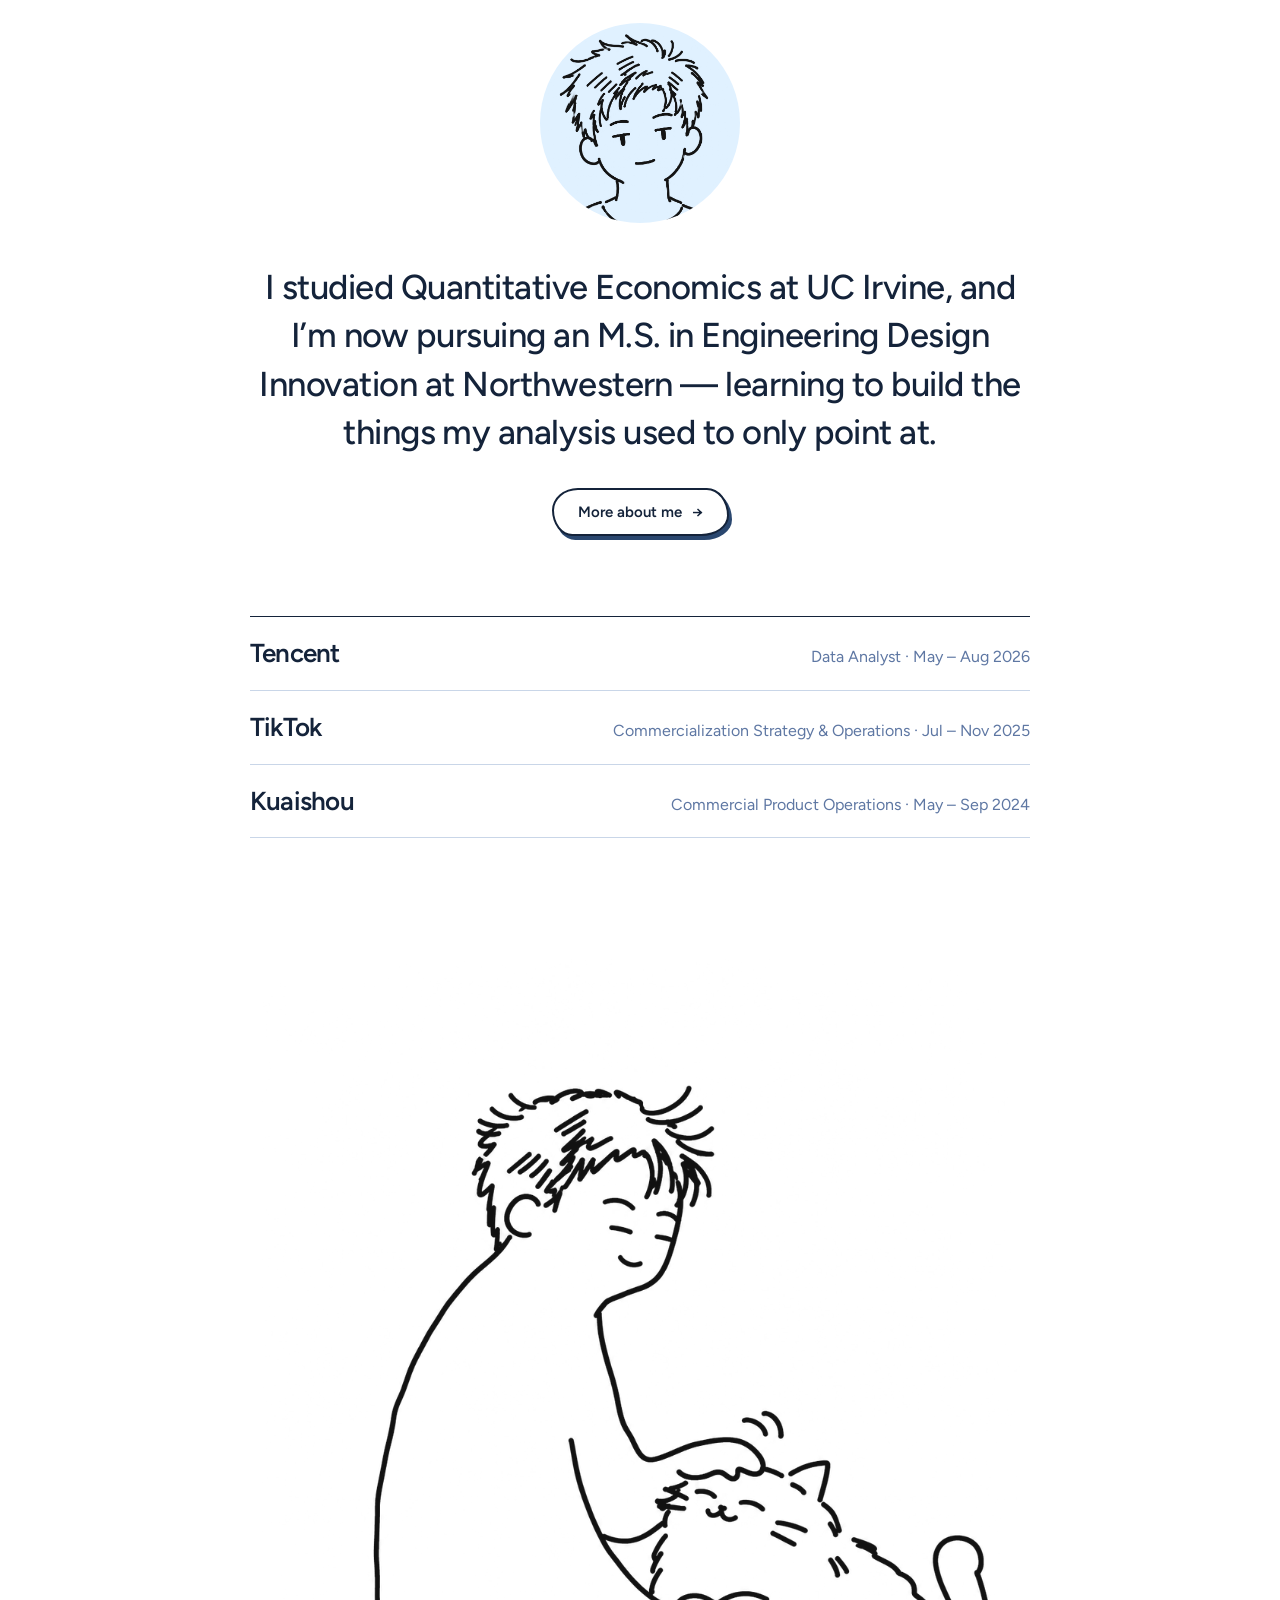
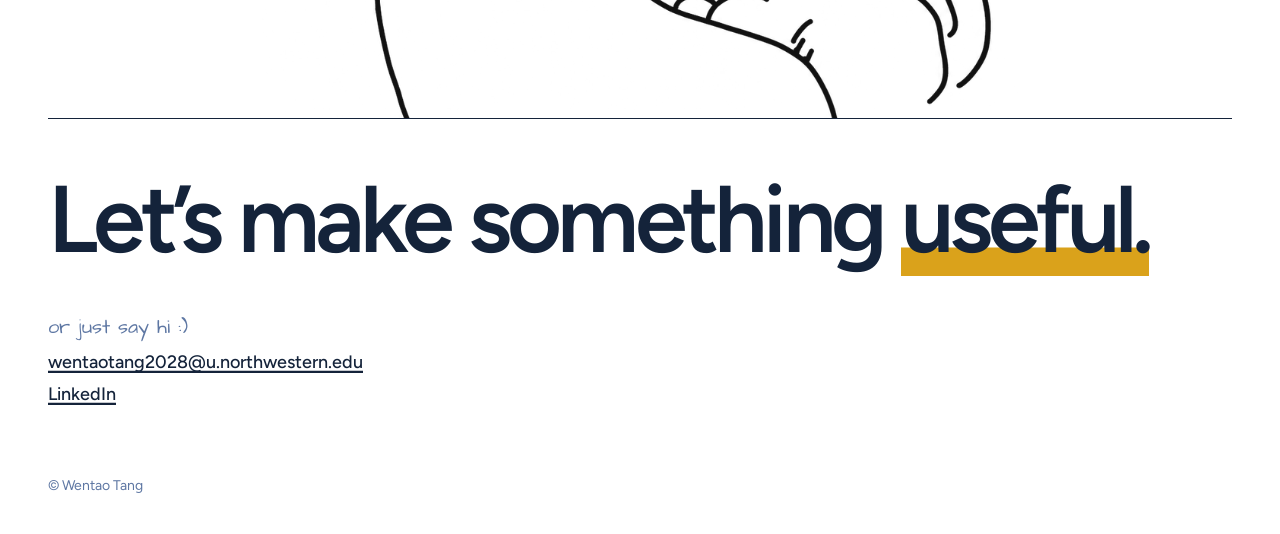
==== commit 733c72d9: "Remove closing tagline from footer Co-Authored-By: Claude Sonnet 5.5 <noreply@anthropic.com> Claude-" ====
--- a/index.html
+++ b/index.html
@@ -58,29 +58,29 @@
 :root{--ease:cubic-bezier(.22,.61,.36,1)}
 .art{position:relative;cursor:default}
 .art img{position:absolute;display:block;-webkit-user-drag:none;user-select:none}
-.art .base{inset:0;width:100%;height:100%;transform-origin:50% 100%;animation:breathe 9s ease-in-out infinite}
-@keyframes breathe{0%,100%{transform:scale(1,1)}50%{transform:scale(1.002,1.005)}}
+.art .base{inset:0;width:100%;height:100%;transform-origin:50% 100%;animation:breathe 4.8s ease-in-out infinite}
+@keyframes breathe{0%,100%{transform:scale(1,1) rotate(-.5deg)}50%{transform:scale(1.01,1.026) rotate(.5deg)}}
 .L{will-change:transform,opacity}
-.L.sway{transform-origin:50% 0;animation:swayL 8s ease-in-out infinite}
-@keyframes swayL{0%,100%{transform:rotate(-.8deg)}50%{transform:rotate(.8deg)}}
-.L.blink{transform-origin:50% 50%;animation:sparkL 6s ease-in-out infinite}
+.L.sway{transform-origin:50% 0;animation:swayL 4.2s ease-in-out infinite}
+@keyframes swayL{0%,100%{transform:rotate(-3deg)}50%{transform:rotate(3deg)}}
+.L.blink{transform-origin:50% 50%;animation:sparkL 3s ease-in-out infinite}
 @keyframes sparkL{0%,60%,100%{opacity:1}74%,86%{opacity:.15}}
-.L.heart{transform-origin:50% 100%;opacity:0;animation:heartL 7s var(--ease) infinite}
-@keyframes heartL{0%{opacity:0;transform:translateY(8px)}18%{opacity:1}45%,100%{opacity:0;transform:translateY(-22px)}}
-.L.float{animation:floatL 9s ease-in-out infinite}
-.L.float.b{animation-delay:-3s}.L.float.c{animation-delay:-6s}
-@keyframes floatL{0%,100%{transform:translateY(0)}50%{transform:translateY(-4px)}}
-.L.z{transform-origin:0 100%;animation:zL 8s var(--ease) infinite}
-.L.z2{animation-delay:-2.7s}.L.z3{animation-delay:-5.4s}
-@keyframes zL{0%{opacity:0;transform:translate(0,8px)}25%{opacity:1}70%,100%{opacity:0;transform:translate(12px,-20px)}}
-.L.pulse{transform-origin:50% 50%;animation:pulseL 8s ease-in-out infinite}
-@keyframes pulseL{0%,100%{transform:scale(1)}50%{transform:scale(1.04)}}
-.L.hand{animation:handL 7s var(--ease) infinite}
-@keyframes handL{0%,55%,100%{transform:rotate(0)}65%{transform:rotate(-7deg)}75%{transform:rotate(3deg)}85%{transform:rotate(-4deg)}}
-.L.brush{animation:brushL 8s ease-in-out infinite}
-@keyframes brushL{0%,100%{transform:rotate(-1deg)}50%{transform:rotate(1.2deg)}}
-.tilt{transform-origin:50% 100%;animation:tiltL 10s ease-in-out infinite}
-@keyframes tiltL{0%,100%{transform:rotate(-.6deg)}50%{transform:rotate(.6deg)}}
+.L.heart{transform-origin:50% 100%;opacity:0;animation:heartL 3.6s var(--ease) infinite}
+@keyframes heartL{0%{opacity:0;transform:translateY(8px)}18%{opacity:1}45%,100%{opacity:0;transform:translateY(-40px)}}
+.L.float{animation:floatL 4.6s ease-in-out infinite}
+.L.float.b{animation-delay:-1.5s}.L.float.c{animation-delay:-3s}
+@keyframes floatL{0%,100%{transform:translateY(0)}50%{transform:translateY(-11px)}}
+.L.z{transform-origin:0 100%;animation:zL 4.8s var(--ease) infinite}
+.L.z2{animation-delay:-1.6s}.L.z3{animation-delay:-3.2s}
+@keyframes zL{0%{opacity:0;transform:translate(0,8px)}25%{opacity:1}70%,100%{opacity:0;transform:translate(18px,-34px)}}
+.L.pulse{transform-origin:50% 50%;animation:pulseL 4s ease-in-out infinite}
+@keyframes pulseL{0%,100%{transform:scale(1)}50%{transform:scale(1.09)}}
+.L.hand{animation:handL 4.2s var(--ease) infinite}
+@keyframes handL{0%,55%,100%{transform:rotate(0)}60%{transform:rotate(-12deg)}72%{transform:rotate(5deg)}84%{transform:rotate(-8deg)}92%{transform:rotate(2deg)}}
+.L.brush{animation:brushL 3.6s ease-in-out infinite}
+@keyframes brushL{0%,100%{transform:rotate(-3deg)}50%{transform:rotate(4deg)}}
+.art .base.tilt{transform-origin:50% 100%;animation:tiltL 6s ease-in-out infinite}
+@keyframes tiltL{0%,100%{transform:rotate(-1.8deg)}50%{transform:rotate(1.8deg)}}
 
 /* hover: each character answers differently */
 /* wave -- leans in and waves properly */
@@ -153,7 +153,8 @@
 
 /* ---------- scroll: plain, calm reveal (fade up once into view) ---------- */
 @supports (animation-timeline:view()){
-.art,.mg .ph,.mg>div:not(.ph),.wk,.rd,.h2.rv,.lead.rv,.pj{animation:rvIn linear both;animation-timeline:view();animation-range:entry 0% entry 30%}
+.mg .ph,.mg>div:not(.ph),.wk,.rd,.h2.rv,.lead.rv,.pj{animation:rvIn linear both;animation-timeline:view();animation-range:entry 0% entry 30%}
+.art{animation:rvIn linear both;animation-timeline:view();animation-range:entry 0% entry 30%}
 .ab .art{animation:none}
 .hp3{animation:inUp 1.2s var(--ease) .1s both}
 .hp4{animation:inUp 1.2s var(--ease) .5s both}
@@ -312,7 +313,7 @@
 <div style="display:flex;gap:20px"><a class="u" href="https://www.linkedin.com/in/wentaotang/">LinkedIn</a></div>
 </div>
 </div>
-<div style="margin-top:72px;display:flex;justify-content:space-between;flex-wrap:wrap;gap:8px;font-size:14px;color:#5E77A3"><span>© Wentao Tang</span><span>serious about the work, not too serious about myself</span></div>
+<div style="margin-top:72px;display:flex;justify-content:space-between;flex-wrap:wrap;gap:8px;font-size:14px;color:#5E77A3"><span>© Wentao Tang</span></div>
 </section>
 </div>
 
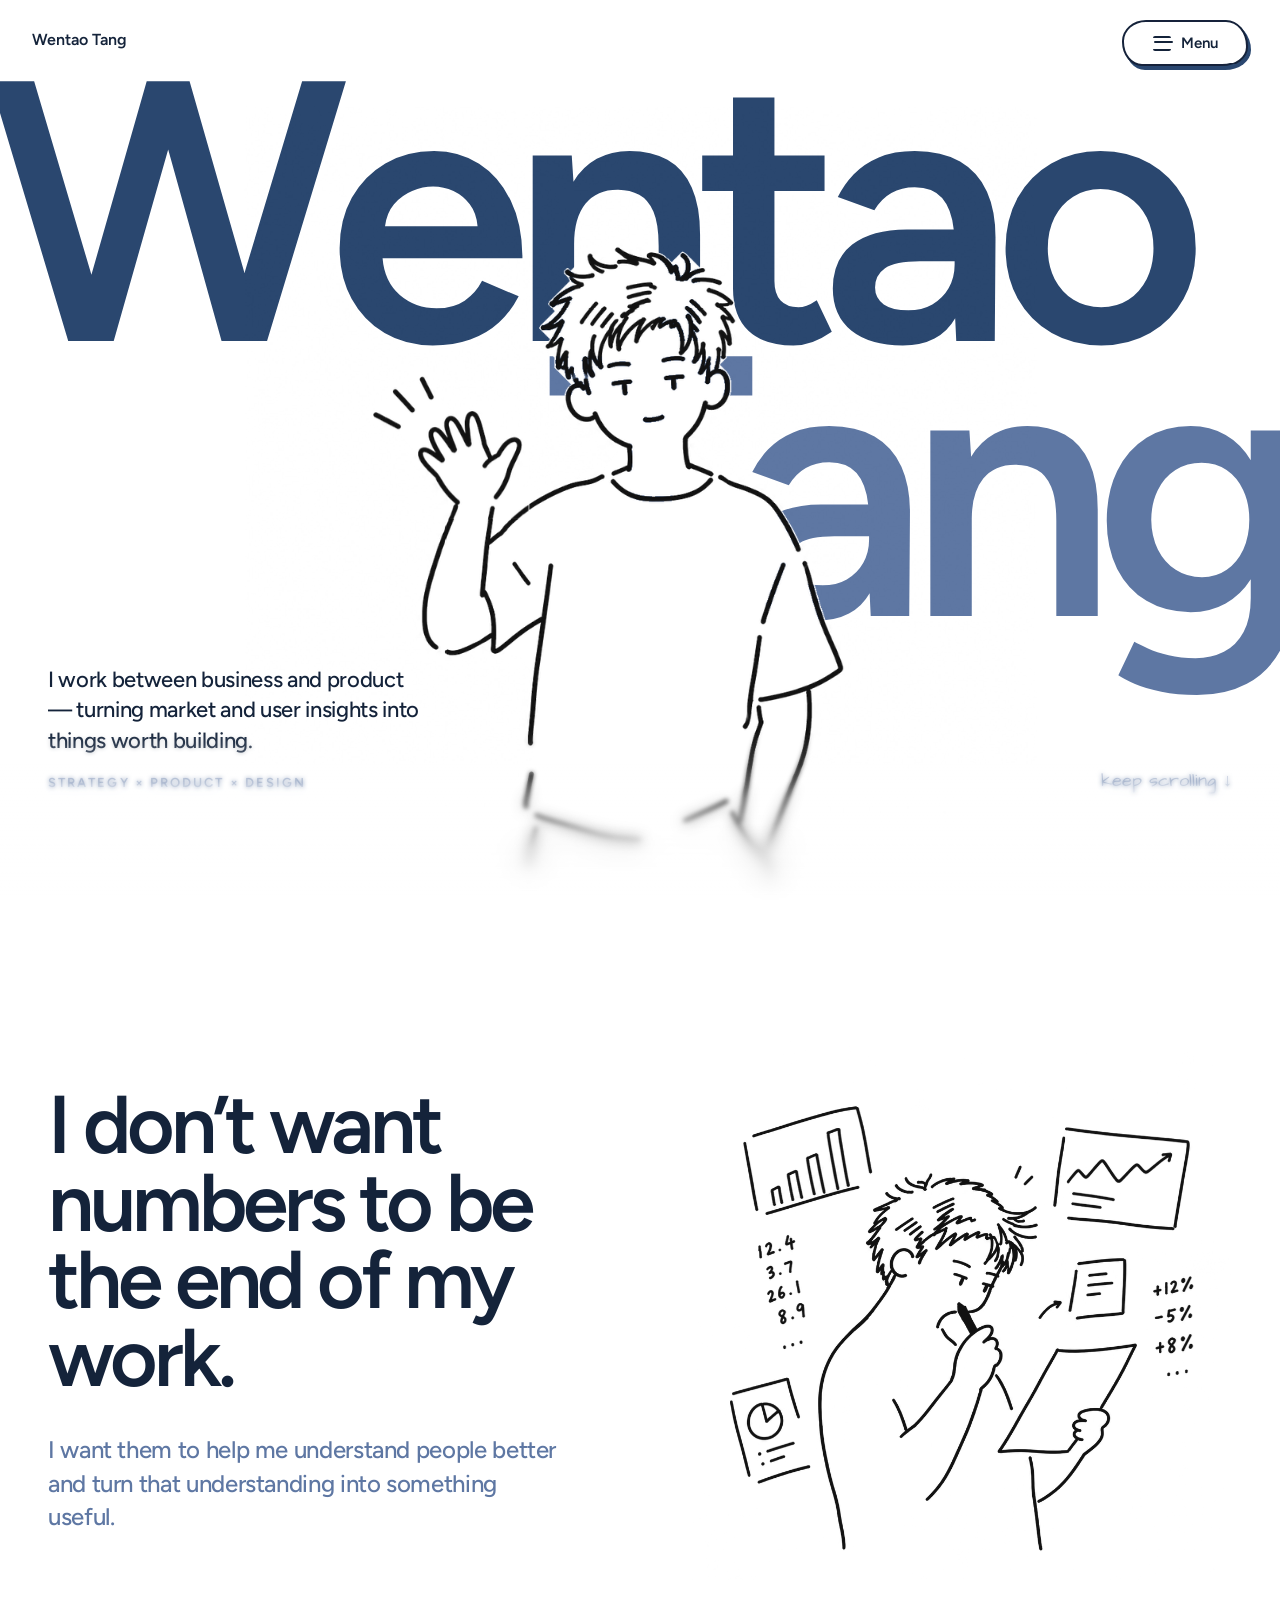
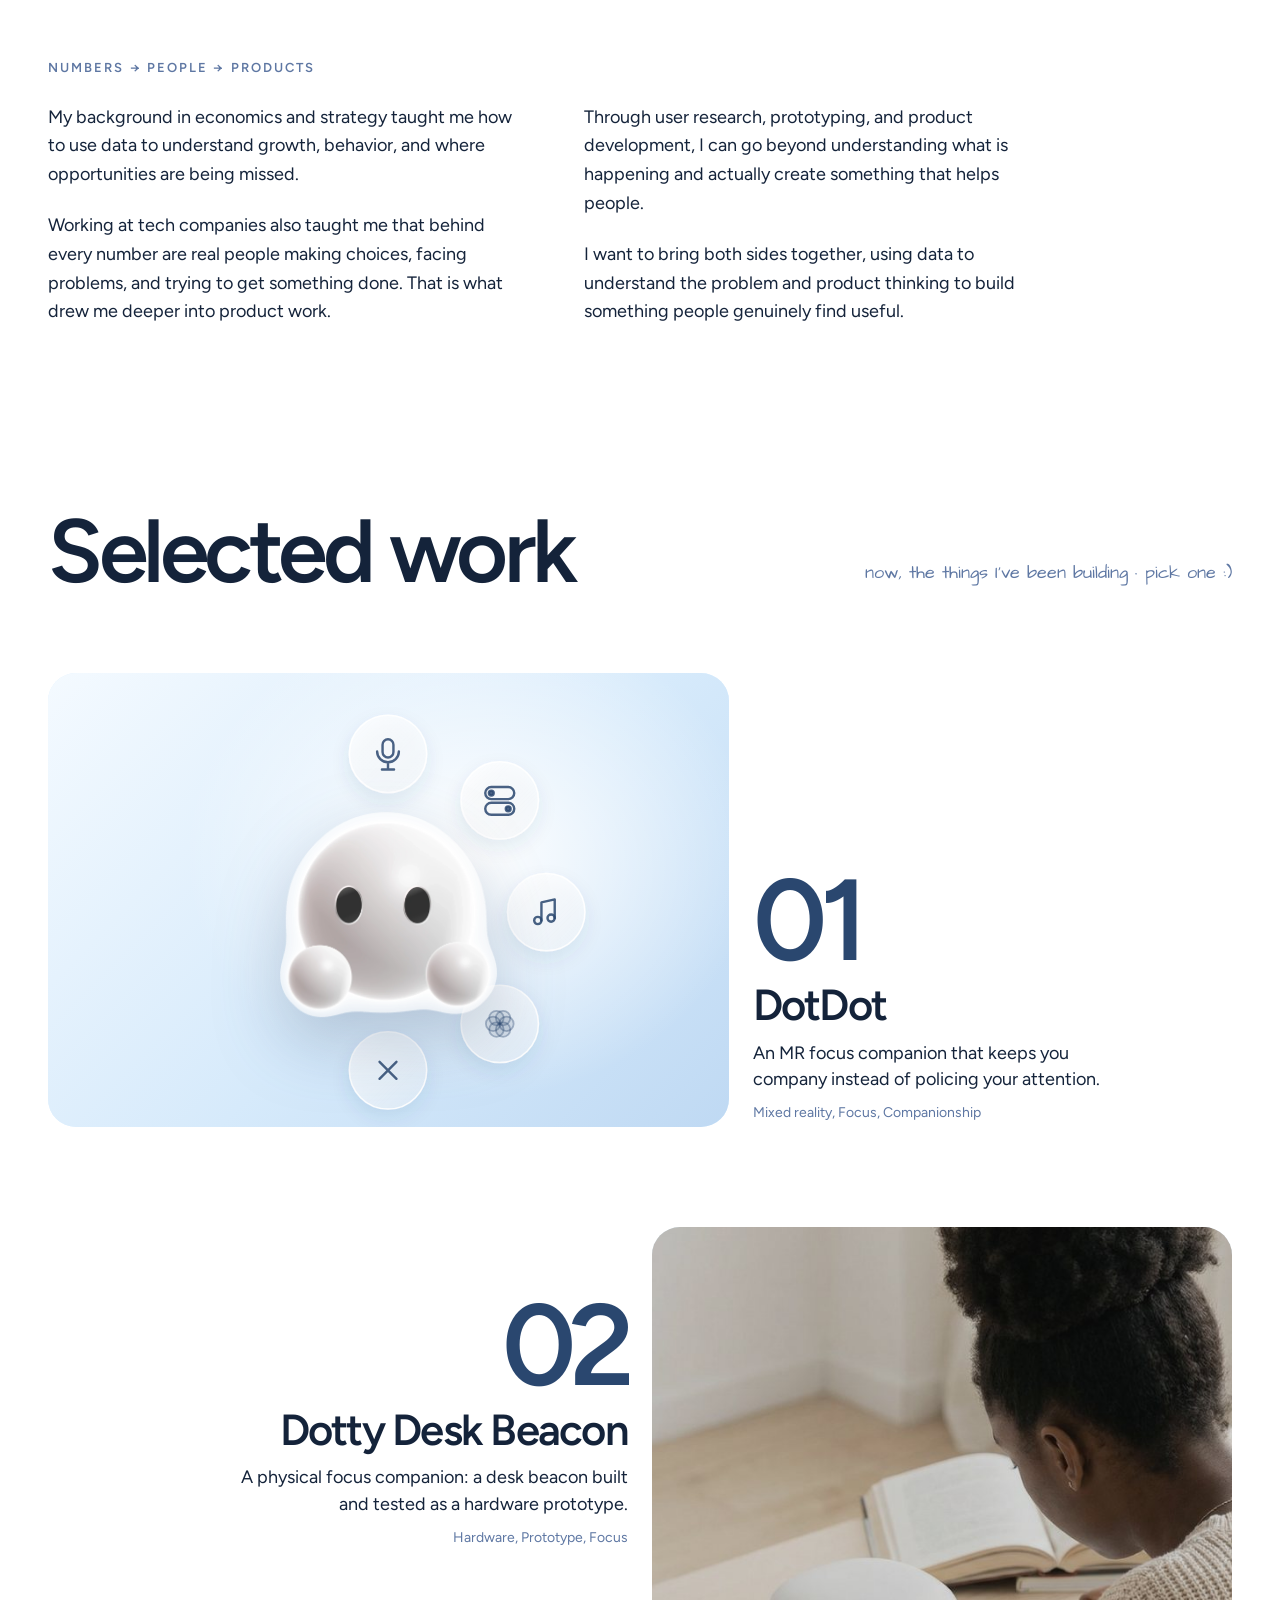
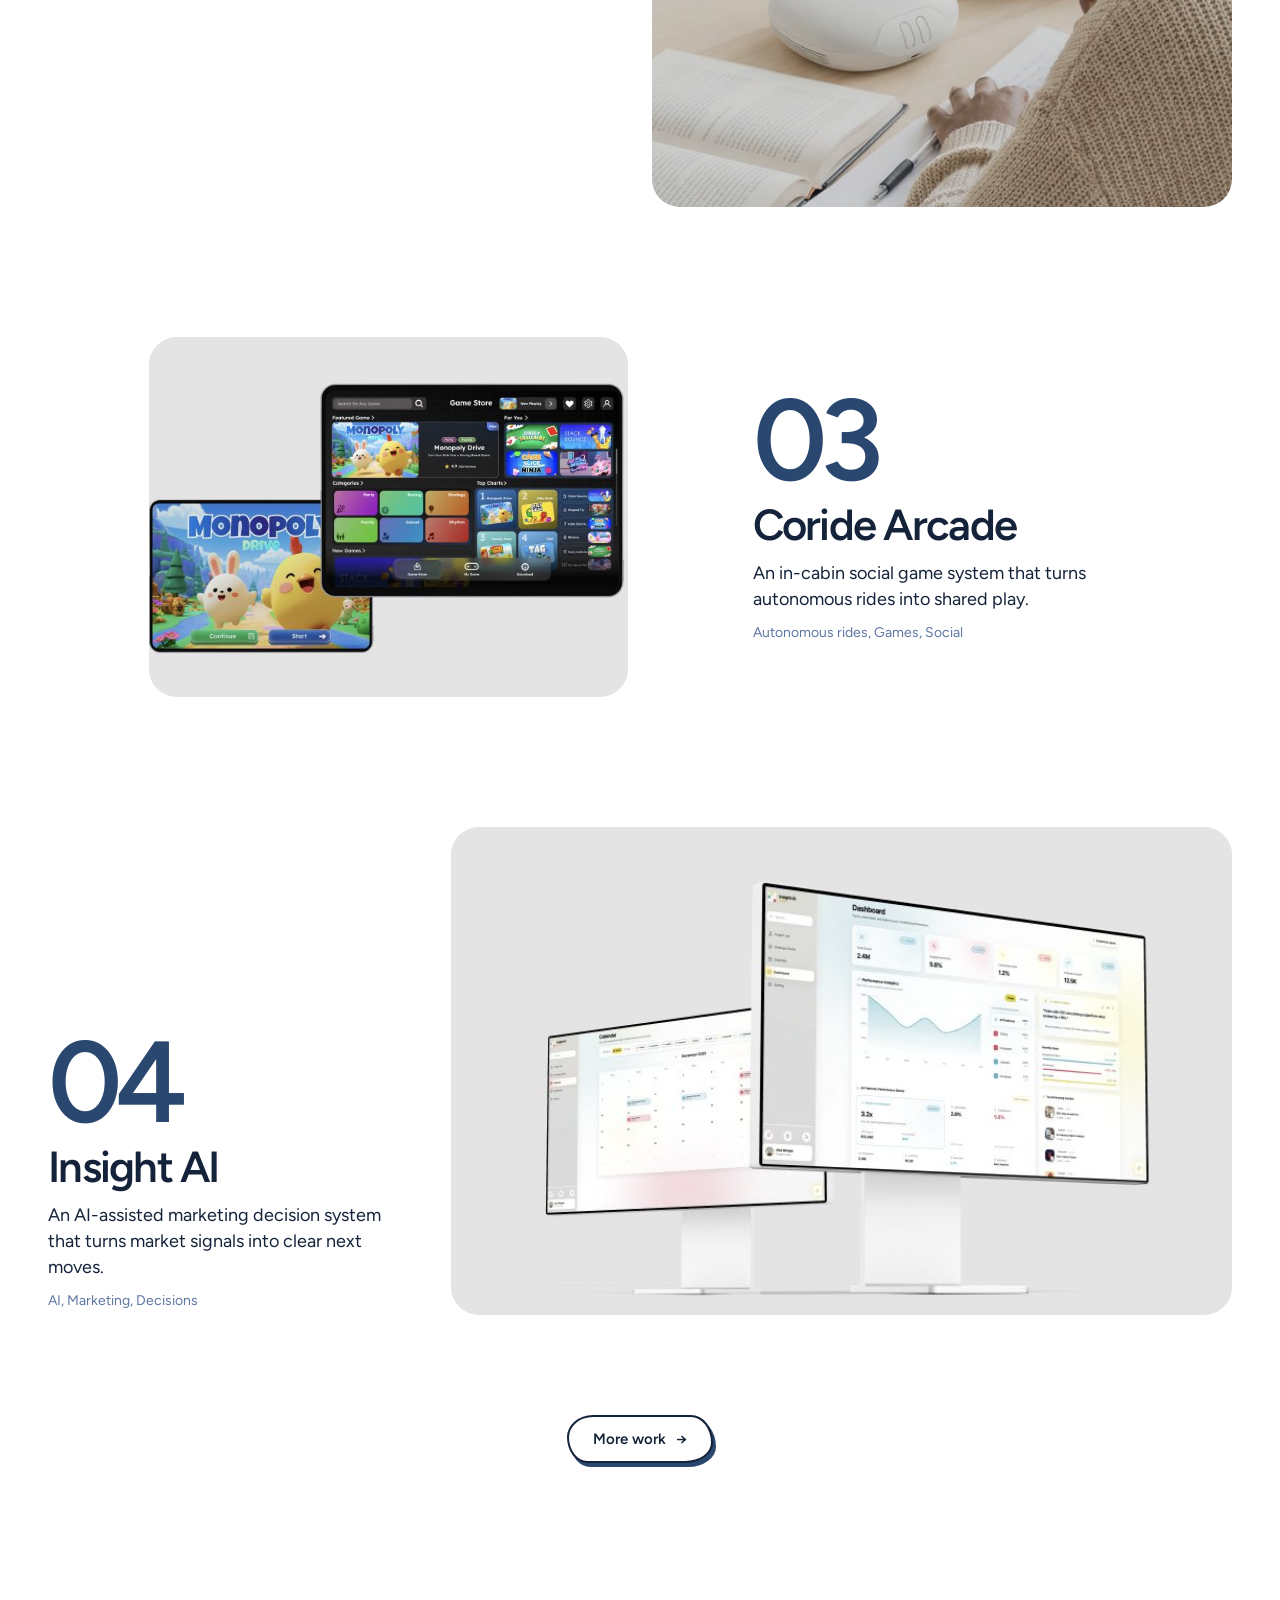
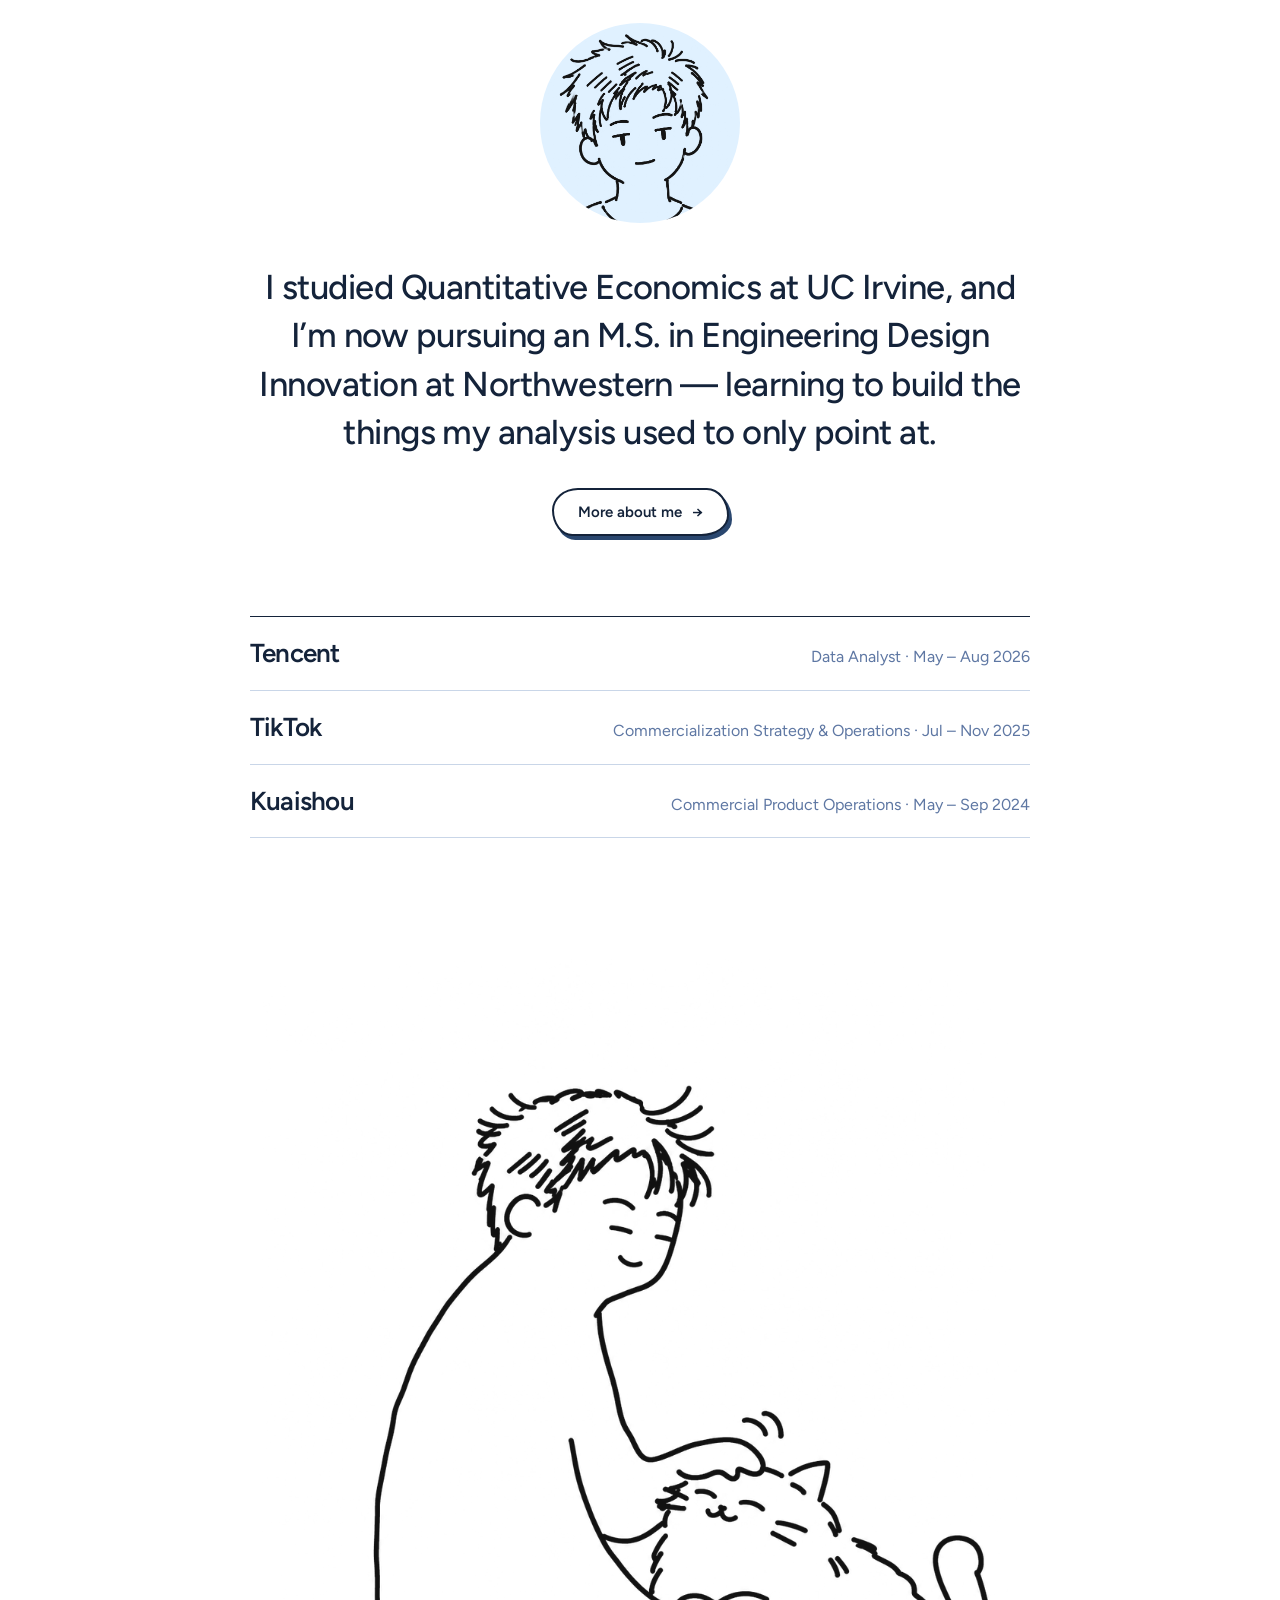
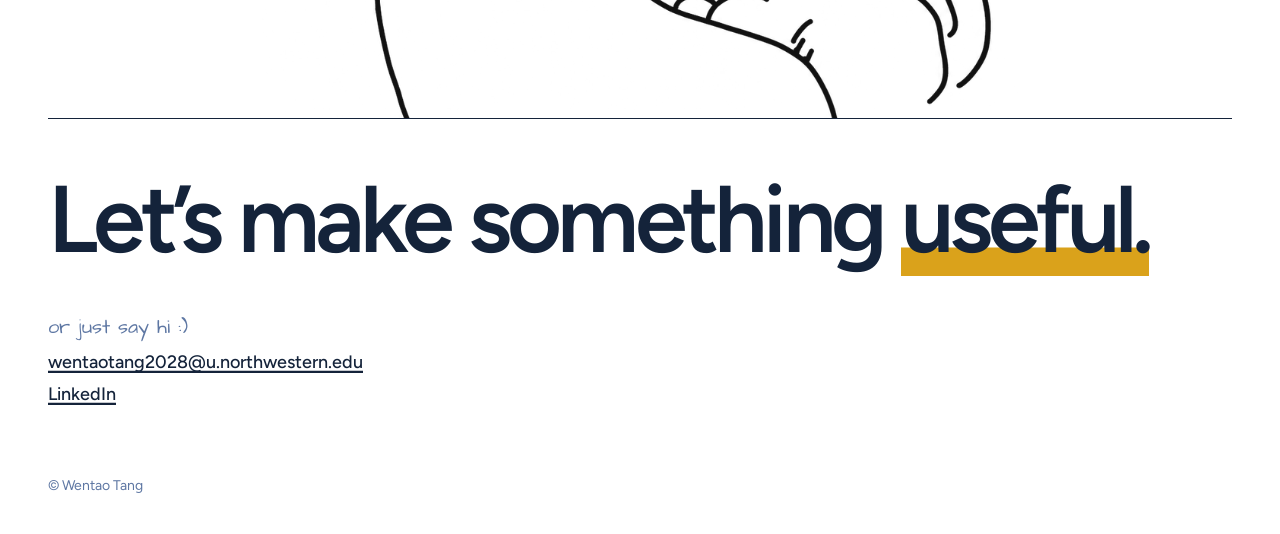
==== commit f6ea2963: "DotDot: visionOS cover on home/work, journey map, interactive Dotty growth, Apple-style focus loop a" ====
--- a/index.html
+++ b/index.html
@@ -200,8 +200,18 @@
 .hero:has(.hw:hover .hc[style*="--i:8"]) .ch[style*="--i:8"]{translate:0 -.05em;rotate:-4deg;color:#DAA21B}
 .hero:has(.hw:hover .hc[style*="--i:9"]) .ch[style*="--i:9"]{translate:0 -.05em;rotate:-4deg;color:#DAA21B}
 
+/* magic-move between pages (cross-document view transition) */
+@view-transition{navigation:auto}
+.pgc{view-transition-name:pgcover;animation:none!important;opacity:1!important}
+::view-transition-group(pgcover){animation-duration:.85s;animation-timing-function:cubic-bezier(.7,0,.2,1)}
+::view-transition-old(pgcover),::view-transition-new(pgcover){height:100%;animation-duration:.85s}
+::view-transition-old(root){animation-duration:.3s}
+::view-transition-new(root){animation-duration:.5s;animation-delay:.15s}
+@media (prefers-reduced-motion:reduce){::view-transition-group(*),::view-transition-old(*),::view-transition-new(*){animation:none!important}}
+
 </style>
 
+<link rel="stylesheet" href="assets/dd-cover.css">
 </head>
 <body>
 
@@ -263,8 +273,10 @@
 <span class="note" style="font-size:18px;color:#5E77A3;padding-bottom:8px">now, the things I’ve been building · pick one :)</span>
 </div>
 <div style="display:flex;flex-direction:column;gap:130px;margin-top:80px">
-<a class="mg" href="work.html" style="align-items:end">
-<div class="ph" style="grid-column:1/8;grid-row:1;aspect-ratio:3/2"><img src="assets/photo-dotdot.jpg" alt="DotDot project photo"></div>
+<a class="mg" href="dotdot.html" style="align-items:end">
+<div class="ph" style="grid-column:1/8;grid-row:1;aspect-ratio:3/2;view-transition-name:ddcover"><div class="ddc cv card" role="img" aria-label="DotDot, a mixed-reality focus companion, floating with its soft controls"><div class="sg"><svg viewBox="0 0 1600 800" aria-hidden="true"><defs><linearGradient id="gl" x1="0" y1="0" x2="1" y2="1"><stop offset="0" stop-color="#fff" stop-opacity=".78"/><stop offset="1" stop-color="#fff" stop-opacity=".32"/></linearGradient><filter id="sh" x="-30%" y="-30%" width="160%" height="170%"><feDropShadow dx="0" dy="14" stdDeviation="14" flood-color="#2A476F" flood-opacity=".16"/></filter></defs>
+<g class="o1 tm"><g transform="translate(330 205)"><rect x="-175" y="-58" width="350" height="116" rx="58" fill="url(#gl)" stroke="#fff" stroke-opacity=".95" stroke-width="2.5" filter="url(#sh)"/><text x="-140" y="14" font-size="44" font-weight="500" fill="#14233A" font-family="Figtree,system-ui,sans-serif">10:49 <tspan font-size="34" fill="#2A476F">AM</tspan></text><g transform="translate(118 0)"><circle r="34" fill="none" stroke="#2A476F" stroke-opacity=".18" stroke-width="7"/><circle r="34" fill="none" stroke="#2A476F" stroke-width="7" stroke-linecap="round" stroke-dasharray="150 214" transform="rotate(-90)"/><text y="9" text-anchor="middle" font-size="26" font-weight="600" fill="#14233A" font-family="Figtree,system-ui,sans-serif">36</text></g></g></g>
+<g class="o1"><g transform="translate(800 158)"><circle r="64" fill="url(#gl)" stroke="#fff" stroke-opacity=".95" stroke-width="2.5" filter="url(#sh)"/><g stroke="#2A476F" stroke-opacity=".85" stroke-width="4" stroke-linecap="round" stroke-linejoin="round" fill="none"><rect x="-9" y="-24" width="18" height="30" rx="9"/><path d="M-18 -4a18 18 0 0 0 36 0M0 14v12M-10 26h20"/></g></g></g><g class="o2"><g transform="translate(985 235)"><circle r="64" fill="url(#gl)" stroke="#fff" stroke-opacity=".95" stroke-width="2.5" filter="url(#sh)"/><g stroke="#2A476F" stroke-opacity=".85" stroke-width="4" stroke-linecap="round" stroke-linejoin="round" fill="none"><rect x="-24" y="-22" width="48" height="20" rx="10"/><rect x="-24" y="4" width="48" height="20" rx="10"/><circle cx="-14" cy="-12" r="4" fill="#2A476F" fill-opacity=".85"/><circle cx="14" cy="14" r="4" fill="#2A476F" fill-opacity=".85"/></g></g></g><g class="o3"><g transform="translate(1062 420)"><circle r="64" fill="url(#gl)" stroke="#fff" stroke-opacity=".95" stroke-width="2.5" filter="url(#sh)"/><g stroke="#2A476F" stroke-opacity=".85" stroke-width="4" stroke-linecap="round" stroke-linejoin="round" fill="none"><path d="M-8 14V-16L14 -21V10"/><circle cx="-14" cy="14" r="6"/><circle cx="8" cy="10" r="6"/></g></g></g><g class="o4"><g transform="translate(985 605)"><circle r="64" fill="url(#gl)" stroke="#fff" stroke-opacity=".95" stroke-width="2.5" filter="url(#sh)"/><g stroke="#2A476F" stroke-opacity=".35" stroke-width="3" fill="#2A476F" fill-opacity=".10"><circle cx="11.0" cy="0.0" r="12"/><circle cx="5.5" cy="9.5" r="12"/><circle cx="-5.5" cy="9.5" r="12"/><circle cx="-11.0" cy="0.0" r="12"/><circle cx="-5.5" cy="-9.5" r="12"/><circle cx="5.5" cy="-9.5" r="12"/></g></g></g><g class="o5"><g transform="translate(800 682)"><circle r="64" fill="url(#gl)" stroke="#fff" stroke-opacity=".95" stroke-width="2.5" filter="url(#sh)"/><g stroke="#2A476F" stroke-opacity=".85" stroke-width="4" stroke-linecap="round" stroke-linejoin="round" fill="none"><path d="M-14 -14L14 14M14 -14L-14 14"/></g></g></g></svg><div class="dw"><div class="dy"><img class="db" src="assets/dotdot/dotty_base.webp" alt=""><img class="de" src="assets/dotdot/dotty_eyes.webp" alt=""></div></div></div></div></div>
 <div style="grid-column:8/13;grid-row:1;padding-bottom:6px"><div class="no">01</div><div class="nm">DotDot</div>
 <div style="margin-top:12px;font-size:18px;line-height:1.45;color:#14233A;max-width:380px">An MR focus companion that keeps you company instead of policing your attention.</div>
 <div style="margin-top:12px;font-size:14px;color:#5E77A3">Mixed reality, Focus, Companionship</div></div></a>
@@ -317,5 +329,6 @@
 </section>
 </div>
 
+<script src="assets/dd-cover.js"></script>
 </body>
 </html>
--- a/assets/dd-cover.css
+++ b/assets/dd-cover.css
@@ -0,0 +1,27 @@
+/* DotDot visionOS-style cover — shared by index, work, dotdot */
+.cv{position:relative;border-radius:32px;overflow:hidden;aspect-ratio:2/1;background:radial-gradient(70% 90% at 62% 40%,#fff 0%,rgba(255,255,255,0) 60%),linear-gradient(135deg,#F4FAFF 0%,#D6EAFB 55%,#BFD9F3 100%);cursor:pointer;-webkit-tap-highlight-color:transparent}
+.cv.card{position:absolute;inset:0;aspect-ratio:auto;border-radius:0}
+.cv .sg{position:absolute;left:50%;top:50%;width:100%;aspect-ratio:2/1;transform:translate(-50%,-50%)}
+.cv.card .sg{width:142%}
+.cv.card .tm{display:none}
+.cv svg{position:absolute;inset:0;width:100%;height:100%;overflow:visible}
+.cv .dw{position:absolute;left:50%;top:53%;width:22.5%;translate:-50% -50%;animation:ddf 7s ease-in-out infinite}
+.cv .dy{position:relative;translate:calc(var(--tx,0)*1%) calc(var(--ty,0)*1%);rotate:calc(var(--r,0)*1deg);transform-origin:50% 90%;transition:translate .35s cubic-bezier(.2,.8,.2,1),rotate .35s cubic-bezier(.2,.8,.2,1);filter:drop-shadow(0 26px 34px rgba(42,71,111,.28))}
+.cv .dy img{display:block;height:auto;-webkit-user-drag:none;user-select:none}
+.cv .dy img.db{width:100%}
+.cv .de{position:absolute;left:24.11%;top:34.63%;width:46.89%;translate:calc(var(--ex,0)*1%) calc(var(--ey,0)*1%);transition:translate .25s cubic-bezier(.2,.8,.2,1);animation:ddblink 5.6s infinite;transform-origin:50% 50%}
+.cv .dy.hop{animation:ddhop .75s cubic-bezier(.3,.7,.3,1)}
+.cv .nt{position:absolute;left:5%;bottom:7%;font-size:22px;color:#2A476F;opacity:.9;pointer-events:none}
+@keyframes ddf{0%,100%{translate:-50% -50%}50%{translate:-50% -54%}}
+@keyframes ddblink{0%,91%,100%{scale:1 1}94%{scale:1 .07}97%{scale:1 1}}
+@keyframes ddhop{0%{transform:scale(1,1)}18%{transform:scale(1.07,.9)}45%{transform:translateY(-14%) scale(.96,1.06)}70%{transform:translateY(0) scale(1.05,.93)}100%{transform:scale(1,1)}}
+.cv .o1,.cv .o2,.cv .o3,.cv .o4,.cv .o5{animation:ddb 9s ease-in-out infinite;transform-box:fill-box;transform-origin:center}
+.cv .o2{animation-delay:-1.8s}.cv .o3{animation-delay:-3.6s}.cv .o4{animation-delay:-5.4s}.cv .o5{animation-delay:-7.2s}
+@keyframes ddb{0%,100%{transform:translateY(0)}50%{transform:translateY(-8px)}}
+@media (prefers-reduced-motion:reduce){.cv .dw,.cv .de,.cv [class^=o],.cv .dy.hop{animation:none!important}}
+/* beat page-level ".ph img" cover rules */
+.ph .cv .dy img{position:static;inset:auto;height:auto;object-fit:fill;transform:none!important;transition:none}
+.ph .cv .dy img.db{width:100%}
+.ph .cv .dy img.de{position:absolute;left:24.11%;top:34.63%;width:46.89%;transition:translate .25s cubic-bezier(.2,.8,.2,1)}
+::view-transition-group(ddcover){animation-duration:.85s;animation-timing-function:cubic-bezier(.7,0,.2,1)}
+::view-transition-old(ddcover),::view-transition-new(ddcover){width:100%;height:100%;object-fit:cover;animation-duration:.85s}
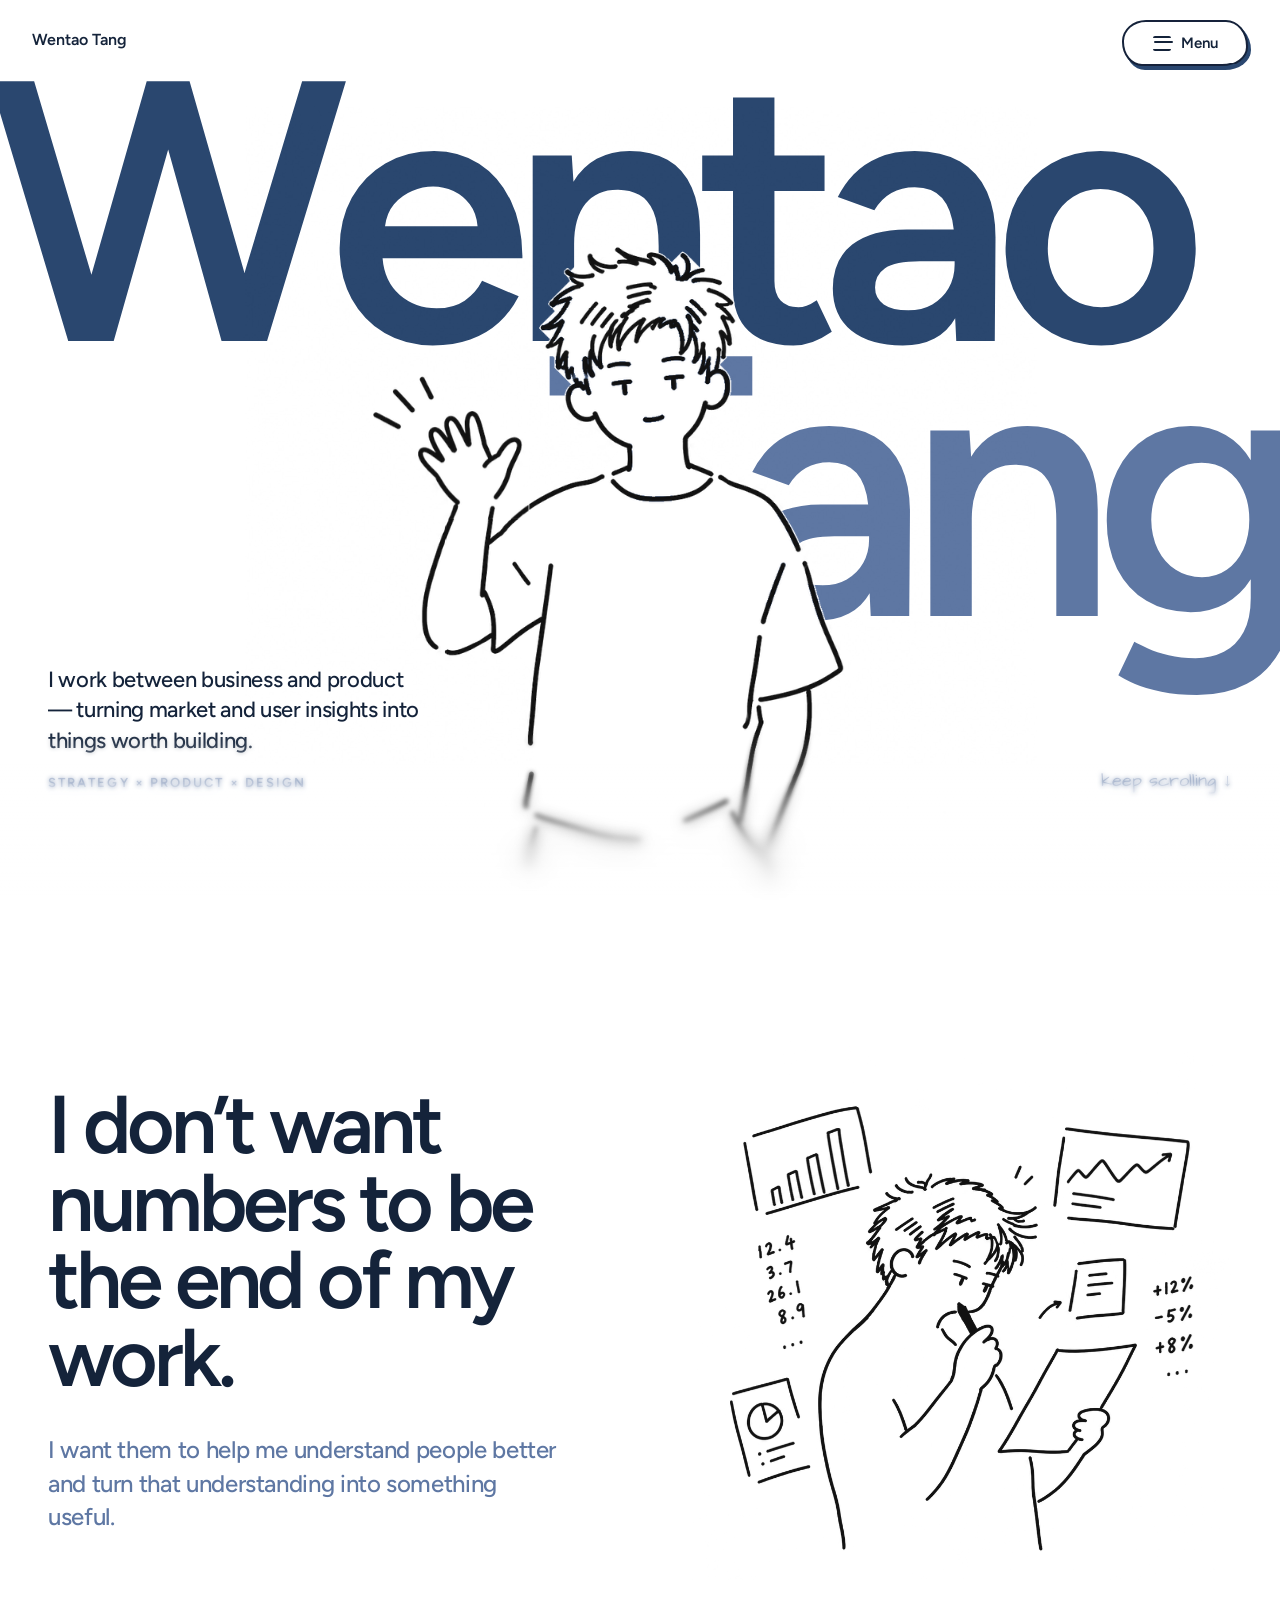
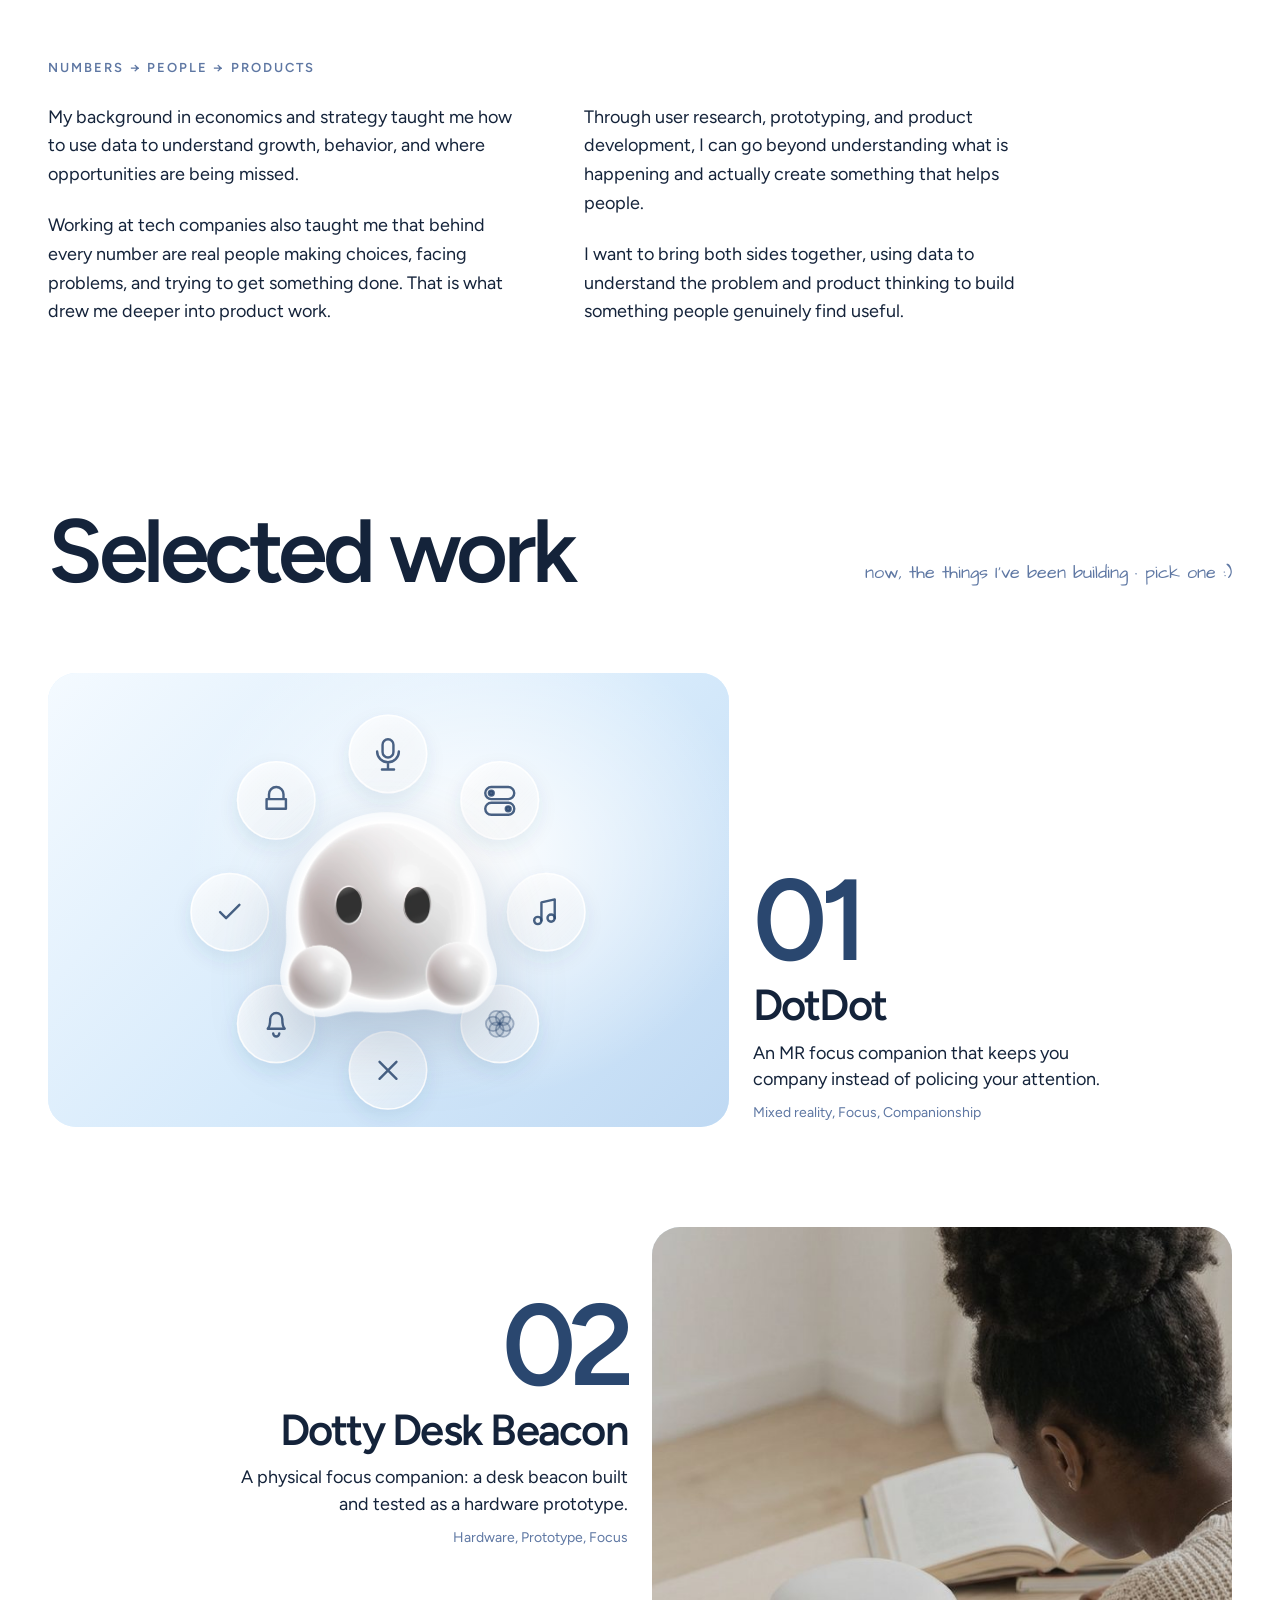
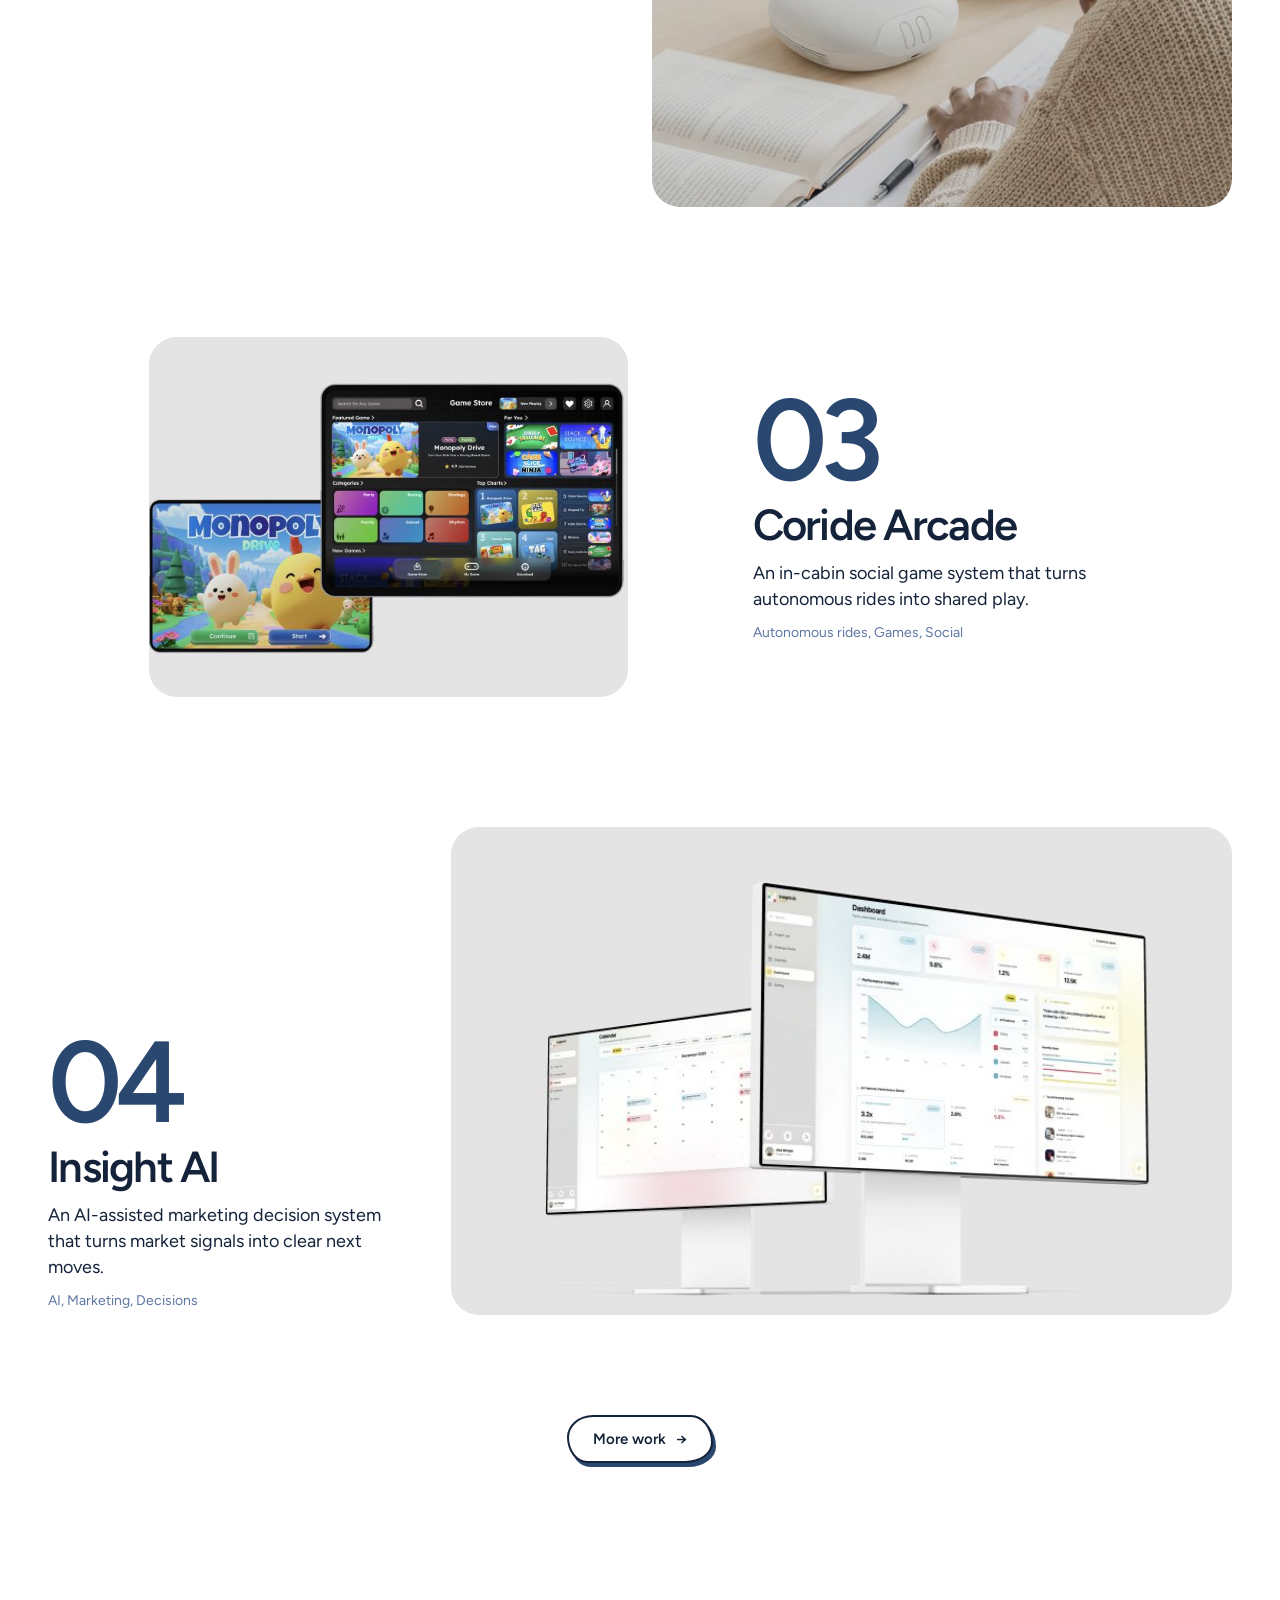
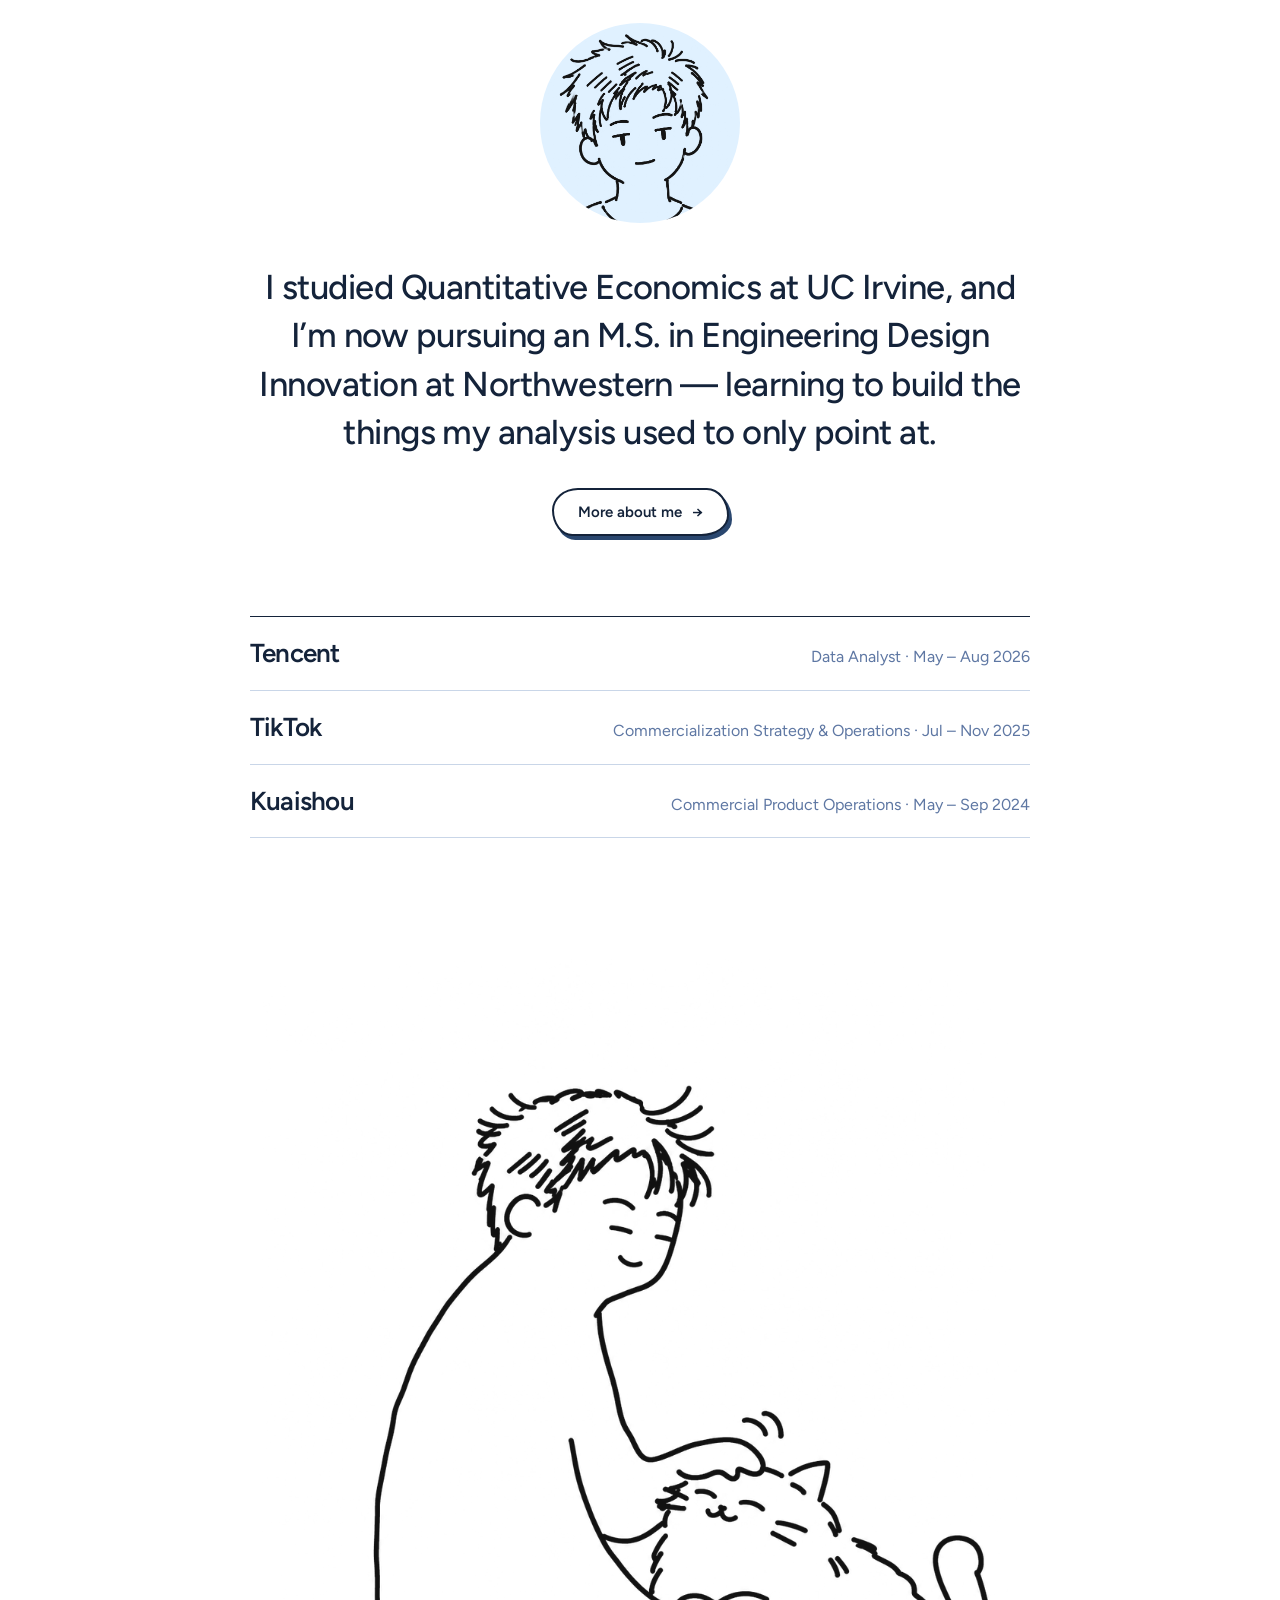
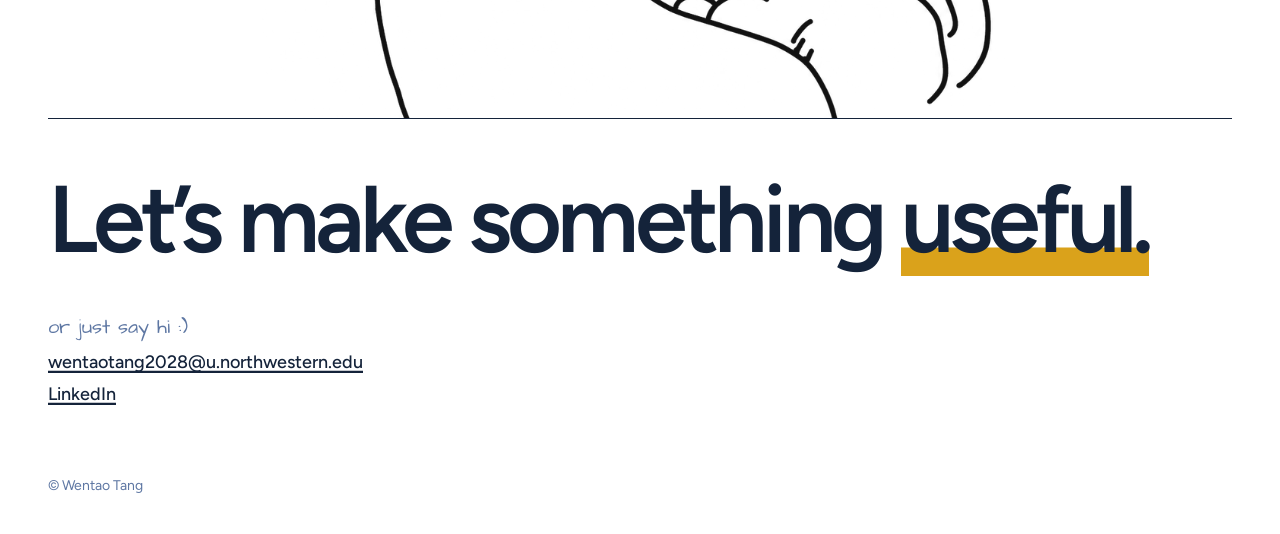
==== commit 3b4ef5de: "Balanced card cover ring; add interactive Dotty companion on DotDot page Co-Authored-By: Claude Sonn" ====
--- a/index.html
+++ b/index.html
@@ -276,7 +276,7 @@
 <a class="mg" href="dotdot.html" style="align-items:end">
 <div class="ph" style="grid-column:1/8;grid-row:1;aspect-ratio:3/2;view-transition-name:ddcover"><div class="ddc cv card" role="img" aria-label="DotDot, a mixed-reality focus companion, floating with its soft controls"><div class="sg"><svg viewBox="0 0 1600 800" aria-hidden="true"><defs><linearGradient id="gl" x1="0" y1="0" x2="1" y2="1"><stop offset="0" stop-color="#fff" stop-opacity=".78"/><stop offset="1" stop-color="#fff" stop-opacity=".32"/></linearGradient><filter id="sh" x="-30%" y="-30%" width="160%" height="170%"><feDropShadow dx="0" dy="14" stdDeviation="14" flood-color="#2A476F" flood-opacity=".16"/></filter></defs>
 <g class="o1 tm"><g transform="translate(330 205)"><rect x="-175" y="-58" width="350" height="116" rx="58" fill="url(#gl)" stroke="#fff" stroke-opacity=".95" stroke-width="2.5" filter="url(#sh)"/><text x="-140" y="14" font-size="44" font-weight="500" fill="#14233A" font-family="Figtree,system-ui,sans-serif">10:49 <tspan font-size="34" fill="#2A476F">AM</tspan></text><g transform="translate(118 0)"><circle r="34" fill="none" stroke="#2A476F" stroke-opacity=".18" stroke-width="7"/><circle r="34" fill="none" stroke="#2A476F" stroke-width="7" stroke-linecap="round" stroke-dasharray="150 214" transform="rotate(-90)"/><text y="9" text-anchor="middle" font-size="26" font-weight="600" fill="#14233A" font-family="Figtree,system-ui,sans-serif">36</text></g></g></g>
-<g class="o1"><g transform="translate(800 158)"><circle r="64" fill="url(#gl)" stroke="#fff" stroke-opacity=".95" stroke-width="2.5" filter="url(#sh)"/><g stroke="#2A476F" stroke-opacity=".85" stroke-width="4" stroke-linecap="round" stroke-linejoin="round" fill="none"><rect x="-9" y="-24" width="18" height="30" rx="9"/><path d="M-18 -4a18 18 0 0 0 36 0M0 14v12M-10 26h20"/></g></g></g><g class="o2"><g transform="translate(985 235)"><circle r="64" fill="url(#gl)" stroke="#fff" stroke-opacity=".95" stroke-width="2.5" filter="url(#sh)"/><g stroke="#2A476F" stroke-opacity=".85" stroke-width="4" stroke-linecap="round" stroke-linejoin="round" fill="none"><rect x="-24" y="-22" width="48" height="20" rx="10"/><rect x="-24" y="4" width="48" height="20" rx="10"/><circle cx="-14" cy="-12" r="4" fill="#2A476F" fill-opacity=".85"/><circle cx="14" cy="14" r="4" fill="#2A476F" fill-opacity=".85"/></g></g></g><g class="o3"><g transform="translate(1062 420)"><circle r="64" fill="url(#gl)" stroke="#fff" stroke-opacity=".95" stroke-width="2.5" filter="url(#sh)"/><g stroke="#2A476F" stroke-opacity=".85" stroke-width="4" stroke-linecap="round" stroke-linejoin="round" fill="none"><path d="M-8 14V-16L14 -21V10"/><circle cx="-14" cy="14" r="6"/><circle cx="8" cy="10" r="6"/></g></g></g><g class="o4"><g transform="translate(985 605)"><circle r="64" fill="url(#gl)" stroke="#fff" stroke-opacity=".95" stroke-width="2.5" filter="url(#sh)"/><g stroke="#2A476F" stroke-opacity=".35" stroke-width="3" fill="#2A476F" fill-opacity=".10"><circle cx="11.0" cy="0.0" r="12"/><circle cx="5.5" cy="9.5" r="12"/><circle cx="-5.5" cy="9.5" r="12"/><circle cx="-11.0" cy="0.0" r="12"/><circle cx="-5.5" cy="-9.5" r="12"/><circle cx="5.5" cy="-9.5" r="12"/></g></g></g><g class="o5"><g transform="translate(800 682)"><circle r="64" fill="url(#gl)" stroke="#fff" stroke-opacity=".95" stroke-width="2.5" filter="url(#sh)"/><g stroke="#2A476F" stroke-opacity=".85" stroke-width="4" stroke-linecap="round" stroke-linejoin="round" fill="none"><path d="M-14 -14L14 14M14 -14L-14 14"/></g></g></g></svg><div class="dw"><div class="dy"><img class="db" src="assets/dotdot/dotty_base.webp" alt=""><img class="de" src="assets/dotdot/dotty_eyes.webp" alt=""></div></div></div></div></div>
+<g class="o1"><g transform="translate(800 158)"><circle r="64" fill="url(#gl)" stroke="#fff" stroke-opacity=".95" stroke-width="2.5" filter="url(#sh)"/><g stroke="#2A476F" stroke-opacity=".85" stroke-width="4" stroke-linecap="round" stroke-linejoin="round" fill="none"><rect x="-9" y="-24" width="18" height="30" rx="9"/><path d="M-18 -4a18 18 0 0 0 36 0M0 14v12M-10 26h20"/></g></g></g><g class="o2"><g transform="translate(985 235)"><circle r="64" fill="url(#gl)" stroke="#fff" stroke-opacity=".95" stroke-width="2.5" filter="url(#sh)"/><g stroke="#2A476F" stroke-opacity=".85" stroke-width="4" stroke-linecap="round" stroke-linejoin="round" fill="none"><rect x="-24" y="-22" width="48" height="20" rx="10"/><rect x="-24" y="4" width="48" height="20" rx="10"/><circle cx="-14" cy="-12" r="4" fill="#2A476F" fill-opacity=".85"/><circle cx="14" cy="14" r="4" fill="#2A476F" fill-opacity=".85"/></g></g></g><g class="o3"><g transform="translate(1062 420)"><circle r="64" fill="url(#gl)" stroke="#fff" stroke-opacity=".95" stroke-width="2.5" filter="url(#sh)"/><g stroke="#2A476F" stroke-opacity=".85" stroke-width="4" stroke-linecap="round" stroke-linejoin="round" fill="none"><path d="M-8 14V-16L14 -21V10"/><circle cx="-14" cy="14" r="6"/><circle cx="8" cy="10" r="6"/></g></g></g><g class="o4"><g transform="translate(985 605)"><circle r="64" fill="url(#gl)" stroke="#fff" stroke-opacity=".95" stroke-width="2.5" filter="url(#sh)"/><g stroke="#2A476F" stroke-opacity=".35" stroke-width="3" fill="#2A476F" fill-opacity=".10"><circle cx="11.0" cy="0.0" r="12"/><circle cx="5.5" cy="9.5" r="12"/><circle cx="-5.5" cy="9.5" r="12"/><circle cx="-11.0" cy="0.0" r="12"/><circle cx="-5.5" cy="-9.5" r="12"/><circle cx="5.5" cy="-9.5" r="12"/></g></g></g><g class="o5"><g transform="translate(800 682)"><circle r="64" fill="url(#gl)" stroke="#fff" stroke-opacity=".95" stroke-width="2.5" filter="url(#sh)"/><g stroke="#2A476F" stroke-opacity=".85" stroke-width="4" stroke-linecap="round" stroke-linejoin="round" fill="none"><path d="M-14 -14L14 14M14 -14L-14 14"/></g></g></g><g class="o2"><g transform="translate(615 605)"><circle r="64" fill="url(#gl)" stroke="#fff" stroke-opacity=".95" stroke-width="2.5" filter="url(#sh)"/><g stroke="#2A476F" stroke-opacity=".85" stroke-width="4" stroke-linecap="round" stroke-linejoin="round" fill="none"><path d="M-14 8c4-4 4-10 4-16a10 10 0 0 1 20 0c0 6 0 12 4 16zM-5 16a5 5 0 0 0 10 0"/></g></g></g><g class="o3"><g transform="translate(538 420)"><circle r="64" fill="url(#gl)" stroke="#fff" stroke-opacity=".95" stroke-width="2.5" filter="url(#sh)"/><g stroke="#2A476F" stroke-opacity=".85" stroke-width="4" stroke-linecap="round" stroke-linejoin="round" fill="none"><path d="M-16 0l10 10 22-22"/></g></g></g><g class="o4"><g transform="translate(615 235)"><circle r="64" fill="url(#gl)" stroke="#fff" stroke-opacity=".95" stroke-width="2.5" filter="url(#sh)"/><g stroke="#2A476F" stroke-opacity=".85" stroke-width="4" stroke-linecap="round" stroke-linejoin="round" fill="none"><path d="M-12 -2v-8a12 12 0 0 1 24 0v8M-16 -2h32v16h-32z"/></g></g></g></svg><div class="dw"><div class="dy"><img class="db" src="assets/dotdot/dotty_base.webp" alt=""><img class="de" src="assets/dotdot/dotty_eyes.webp" alt=""></div></div></div></div></div>
 <div style="grid-column:8/13;grid-row:1;padding-bottom:6px"><div class="no">01</div><div class="nm">DotDot</div>
 <div style="margin-top:12px;font-size:18px;line-height:1.45;color:#14233A;max-width:380px">An MR focus companion that keeps you company instead of policing your attention.</div>
 <div style="margin-top:12px;font-size:14px;color:#5E77A3">Mixed reality, Focus, Companionship</div></div></a>
